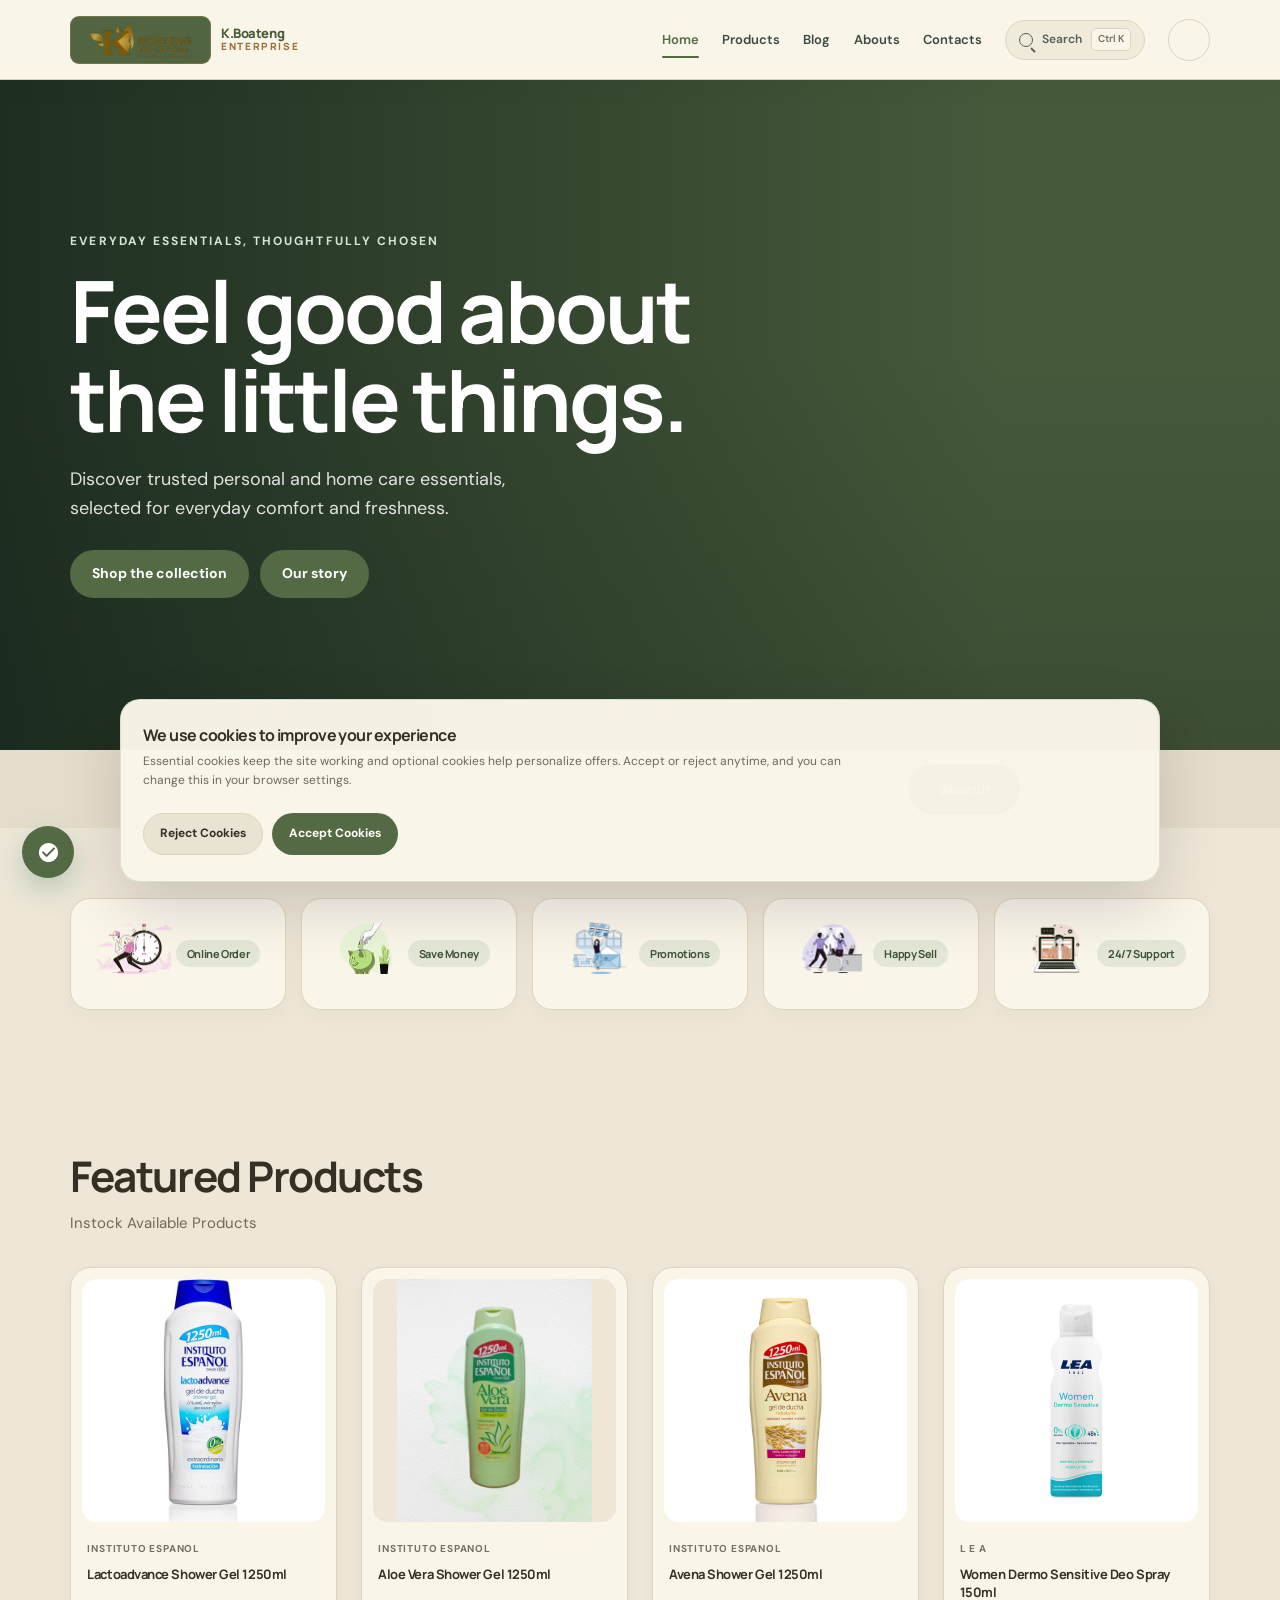
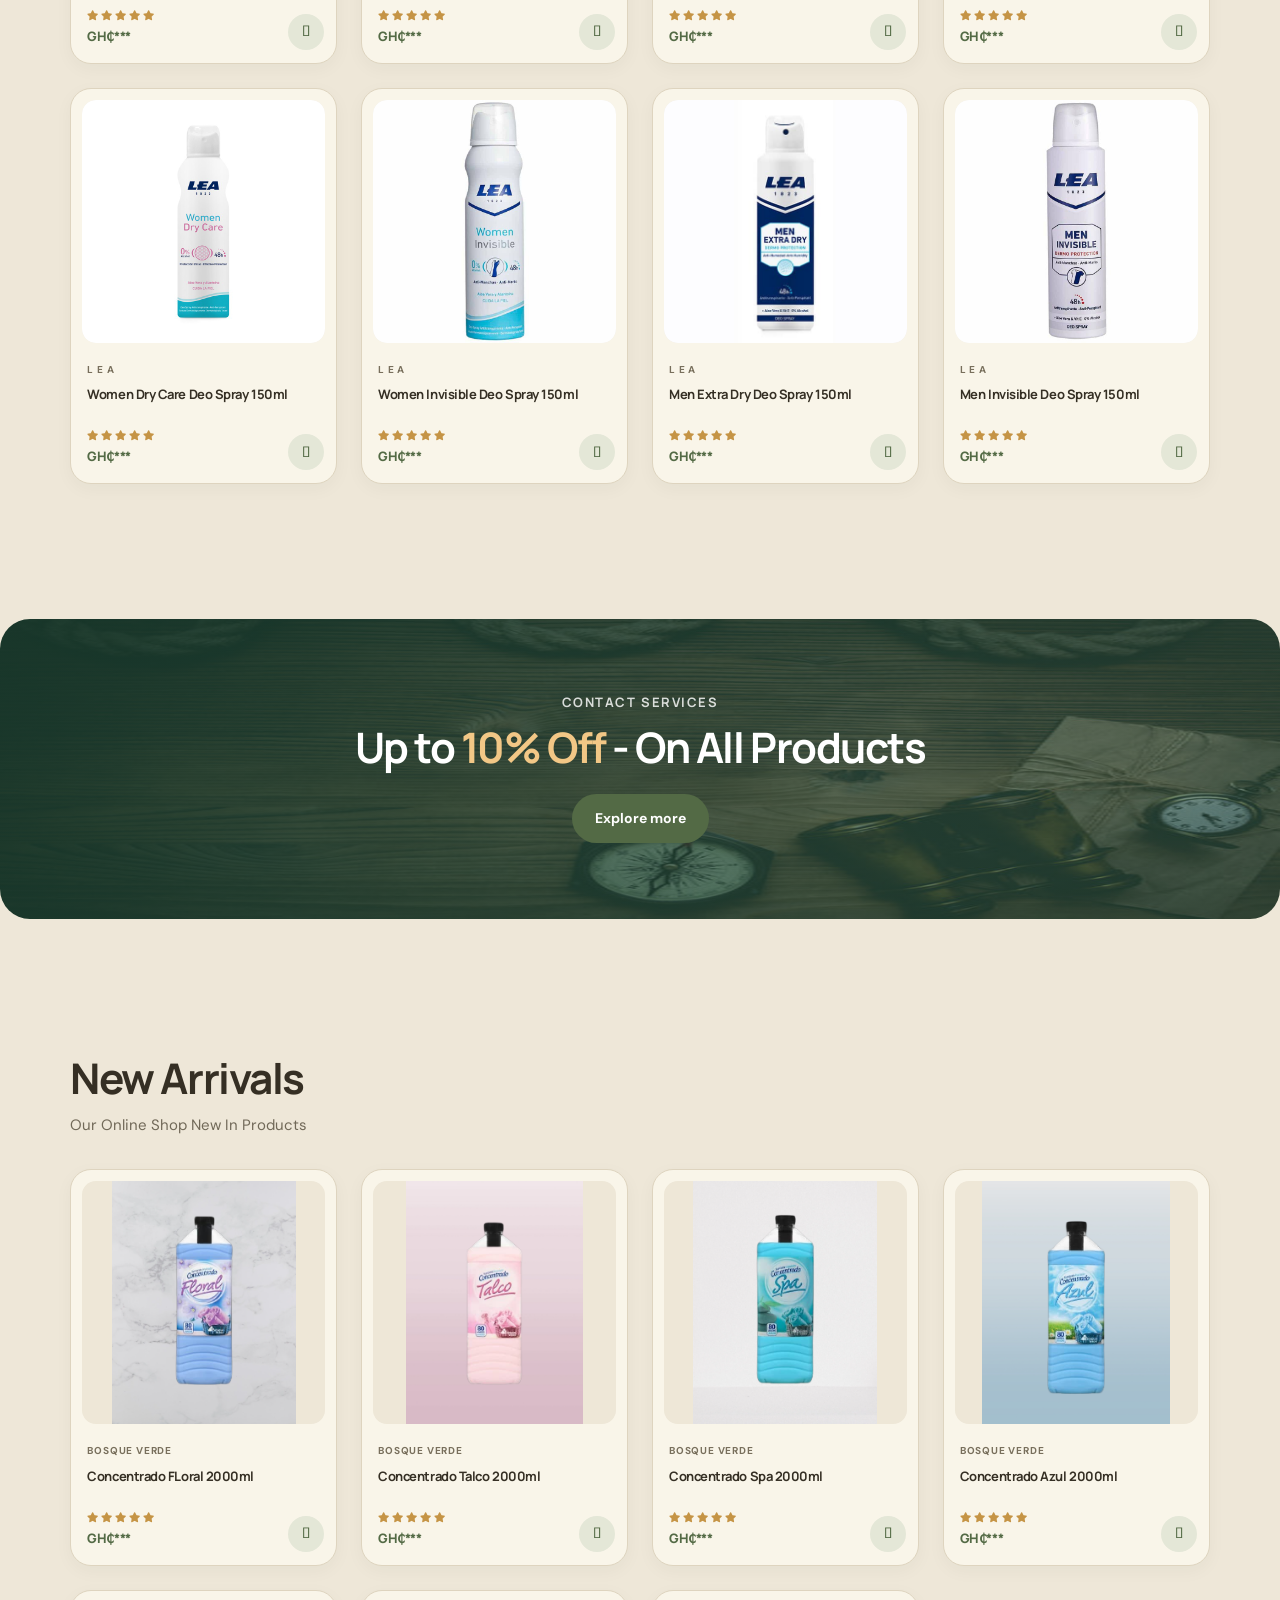
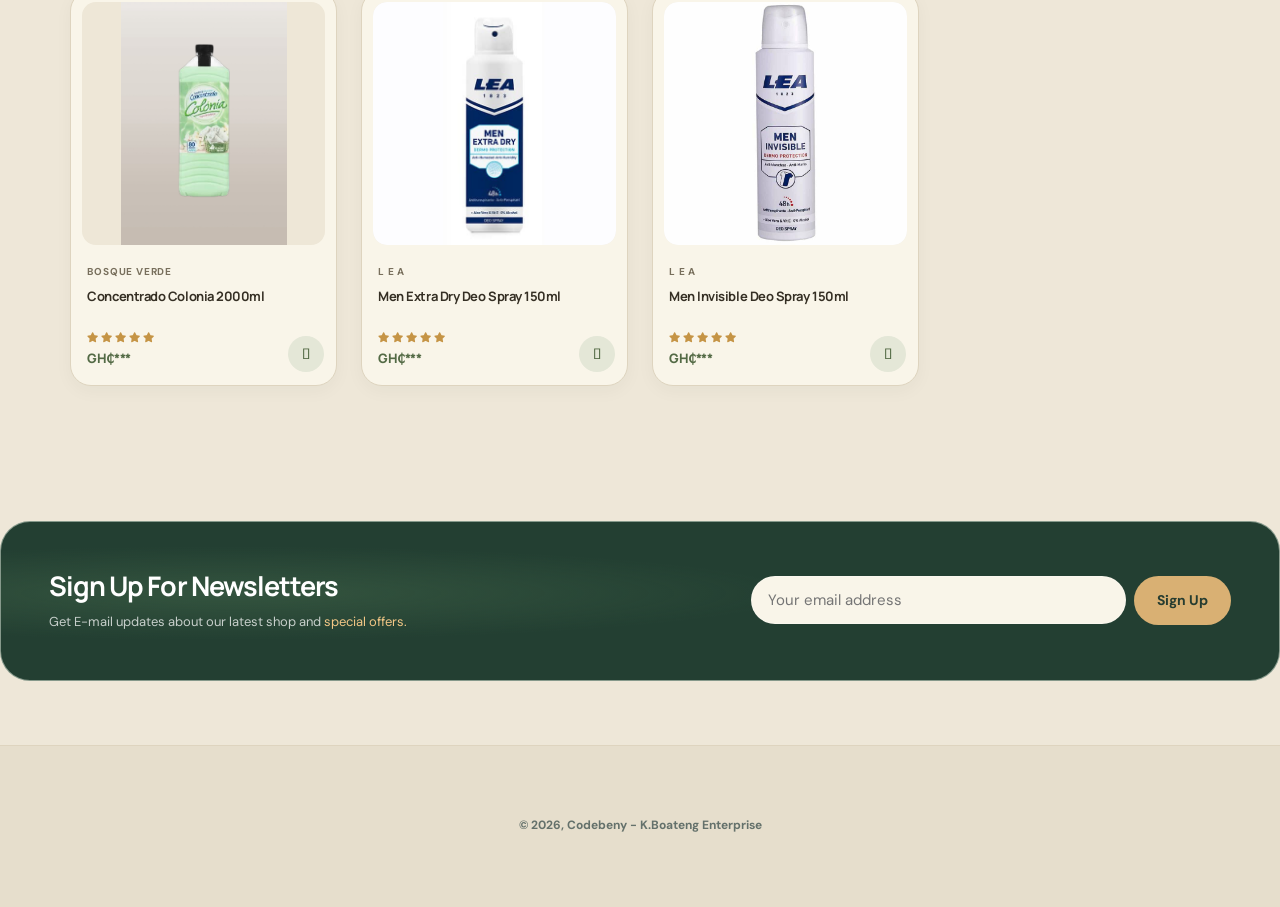
==== index.html @ ff9a0bef "implement initial file and folder structure" ====
<!DOCTYPE html>
<html lang="en">

<head>
    <meta charset="UTF-8">
    <meta http-equiv="X-UA-Compatible" content="IE=edge">
    <meta name="viewport" content="width=device-width, initial-scale=1.0">
    <title>K.Boateng Enterprise | Home</title>
    <link rel="stylesheet" href="https://pro.fontawesome.com/releases/v5.10.0/css/all.css" />
    <link rel="shortcut icon" href="img/favicon.ico" type="image/ico">
    <link href="css/bootstrap.min.css" rel="stylesheet">
    <link href="css/bootstrap-icons.css" rel="stylesheet">
    <link rel="apple-touch-icon" sizes="180x180" href="/apple-touch-icon.png">
    <link rel="icon" type="image/png" sizes="32x32" href="/favicon-32x32.png">
    <link rel="icon" type="image/png" sizes="16x16" href="/favicon-16x16.png">
    <link rel="manifest" href="/site.webmanifest">
    <link rel="stylesheet" href="style.css">
</head>

<body>
    <section id="header">
        <a class="brand" href="index.html" aria-label="K.Boateng Enterprise home"><img src="img/logo.png" alt="K.Boateng Enterprise"><span class="brand-copy">K.Boateng<strong>Enterprise</strong></span></a>

        <div>
            <ul id="navbar">
                <li><a class="active" href="index.html">Home</a></li>
                <li><a href="shop.html">Products</a></li>
                <li><a href="blog.html">Blog</a></li>
                <li><a href="about.html">Abouts</a></li>
                <li><a href="contact.html">Contacts</a></li>
                <li id="lg-bag"><a href="cart.html"><i class="far fa-shopping-bag"></i></a></li>
                <button type="button" id="close" aria-label="Close navigation"><i class="far fa-times" aria-hidden="true"></i></button>
            </ul>
        </div>
        <div id="mobile">
            <a href="cart.html"><i class="far fa-shopping-bag"></i><span class="count"></span></a>
            <button id="bar" type="button" aria-label="Open navigation" aria-controls="navbar" aria-expanded="false"><i class="fas fa-bars" aria-hidden="true"></i></button>

        </div>
    </section>

    <br><br><br>
    <div class="video-background">
        <video autoplay loop muted playsinline poster="" >
            <source src="path/to/your-video.mp4" type="video/mp4">
            <source src="path/to/your-video.mp4" type="video/webm">
            Your browser does not support the video tag.

        </video>
        <!-- Content to overlay on the video goes here -->
        <div class="content-overlay">
            <p class="eyebrow">Everyday essentials, thoughtfully chosen</p>
            <h1>Feel good about the little things.</h1>
            <p>Discover trusted personal and home care essentials, selected for everyday comfort and freshness.</p>
            <div class="hero-actions">
                <a class="normal" href="shop.html">Shop the collection</a>
                <a class="normal hero-secondary" href="about.html">Our story</a>
            </div>
        </div>
    </div>


    <section id="search">
        <div class="search-bar">
            <input type="text" id="search-bar" placeholder="Search for products...">
            <button onclick="searchProduct()">Search</button>
        </div>
    </section>

    <section id="feature" class="section-p1">

        <div class="fe-box">
            <img src="img/features/f2.png" alt="">
            <h6>Online Order</h6>

        </div>
        <div class="fe-box">
            <img src="img/features/f3.png" alt="">
            <h6>Save Money</h6>

        </div>
        <div class="fe-box">
            <img src="img/features/f4.png" alt="">
            <h6>Promotions</h6>

        </div>
        <div class="fe-box">
            <img src="img/features/f5.png" alt="">
            <h6>Happy Sell</h6>

        </div>
        <div class="fe-box">
            <img src="img/features/f6.png" alt="">
            <h6>24/7 Support</h6>

        </div>

    </section>

    <section id="product1" class="section-p1 products">
        <h2>Featured Products</h2>
        <p>Instock Available Products</p>
        <div class="pro-container">
            <div class="product" data-id="100" data-name="Lactoadvance Shower Gel 1250ml" data-price="72.00"
                data-image="img/products/f1.jpg">
                <img src="img/products/f1.jpg" alt="" onclick="window.location.href='product-pages/lacto.html';">
                <div class="des">
                    <span>Instituto Espanol</span>
                    <h5>Lactoadvance Shower Gel 1250ml</h5>
                    <div class="star">
                        <i class="fas fa-star"></i>
                        <i class="fas fa-star"></i>
                        <i class="fas fa-star"></i>
                        <i class="fas fa-star"></i>
                        <i class="fas fa-star"></i>

                    </div>
                    <h4>GH₵***</h4>
                </div>
                <a><i class="fal fa-shopping-cart cart add-to-cart-btn"></i></a>

            </div>

            <div class="product" data-id="31" data-name="Aloe Vera Shower Gel 1250ml" data-price="72.00"
                data-image="img/products/f2.jpeg">
                <img src="img/products/f2.jpeg" alt="" onclick="window.location.href='product-pages/aloe.html';">
                <div class="des">
                    <span>Instituto Espanol</span>
                    <h5>Aloe Vera Shower Gel 1250ml</h5>
                    <div class="star">
                        <i class="fas fa-star"></i>
                        <i class="fas fa-star"></i>
                        <i class="fas fa-star"></i>
                        <i class="fas fa-star"></i>
                        <i class="fas fa-star"></i>

                    </div>
                    <h4>GH₵***</h4>
                </div>
                <a><i class="fal fa-shopping-cart cart add-to-cart-btn"></i></a>
            </div>
            <div class="product" data-id="30" data-name="Avena Shower Gel 1250ml" data-price="72.00"
                data-image="img/products/f3.jpg">
                <img src="img/products/f3.jpg" alt="" onclick="window.location.href='product-pages/avena.html';">
                <div class="des">
                    <span>Instituto Espanol</span>
                    <h5>Avena Shower Gel 1250ml</h5>
                    <div class="star">
                        <i class="fas fa-star"></i>
                        <i class="fas fa-star"></i>
                        <i class="fas fa-star"></i>
                        <i class="fas fa-star"></i>
                        <i class="fas fa-star"></i>

                    </div>
                    <h4>GH₵***</h4>
                </div>
                <a><i class="fal fa-shopping-cart cart add-to-cart-btn"></i></a>
            </div>

            <div class="product" data-id="35" data-name="Women Dermo Sensitive 150ml" data-price="47.00"
                data-image="img/products/p1.jpeg">
                <img src="img/products/p1.jpeg" alt="" onclick="window.location.href='';">
                <div class="des">
                    <span>L E A</span>
                    <h5>Women Dermo Sensitive Deo Spray 150ml</h5>
                    <div class="star">
                        <i class="fas fa-star"></i>
                        <i class="fas fa-star"></i>
                        <i class="fas fa-star"></i>
                        <i class="fas fa-star"></i>
                        <i class="fas fa-star"></i>

                    </div>
                    <h4>GH₵***</h4>
                </div>
                <a><i class="fal fa-shopping-cart cart add-to-cart-btn"></i></a>
            </div>

            <div class="product" data-id="34" data-name="Women Dry Care Deo Spray 150ml" data-price="47.00"
                data-image="img/products/p2.jpeg">
                <img src="img/products/p2.jpeg" alt="" onclick="window.location.href='';">
                <div class="des">
                    <span>L E A</span>
                    <h5>Women Dry Care Deo Spray 150ml</h5>
                    <div class="star">
                        <i class="fas fa-star"></i>
                        <i class="fas fa-star"></i>
                        <i class="fas fa-star"></i>
                        <i class="fas fa-star"></i>
                        <i class="fas fa-star"></i>

                    </div>
                    <h4>GH₵***</h4>
                </div>
                <a><i class="fal fa-shopping-cart cart add-to-cart-btn"></i></a>
            </div>

            <div class="product" data-id="33" data-name="Women Invisible Deo Spray 150ml" data-price="47.00"
                data-image="img/products/p3.jpeg">
                <img src="img/products/p3.jpeg" alt="" onclick="window.location.href='';">
                <div class="des">
                    <span>L E A</span>
                    <h5>Women Invisible Deo Spray 150ml</h5>
                    <div class="star">
                        <i class="fas fa-star"></i>
                        <i class="fas fa-star"></i>
                        <i class="fas fa-star"></i>
                        <i class="fas fa-star"></i>
                        <i class="fas fa-star"></i>

                    </div>
                    <h4>GH₵***</h4>
                </div>
                <a><i class="fal fa-shopping-cart cart add-to-cart-btn"></i></a>
            </div>
            <div class="product" data-id="37" data-name="Men Extra Dry Deo Spray 150ml" data-price="47.00"
                data-image="img/products/p5.jpeg">
                <img src="img/products/p5.jpeg" alt="" onclick="window.location.href='';">
                <div class="des">
                    <span>L E A</span>
                    <h5>Men Extra Dry Deo Spray 150ml</h5>
                    <div class="star">
                        <i class="fas fa-star"></i>
                        <i class="fas fa-star"></i>
                        <i class="fas fa-star"></i>
                        <i class="fas fa-star"></i>
                        <i class="fas fa-star"></i>

                    </div>
                    <h4>GH₵***</h4>
                </div>
                <a><i class="fal fa-shopping-cart cart add-to-cart-btn"></i></a>
            </div>

            <div class="product" data-id="36" data-name="Men Invisible Deo Spray 150ml" data-price="47.00"
                data-image="img/products/p4.jpeg">
                <img src="img/products/p4.jpeg" alt="" onclick="window.location.href='';">
                <div class="des">
                    <span>L E A</span>
                    <h5>Men Invisible Deo Spray 150ml</h5>
                    <div class="star">
                        <i class="fas fa-star"></i>
                        <i class="fas fa-star"></i>
                        <i class="fas fa-star"></i>
                        <i class="fas fa-star"></i>
                        <i class="fas fa-star"></i>

                    </div>
                    <h4>GH₵***</h4>
                </div>
                <a><i class="fal fa-shopping-cart cart add-to-cart-btn"></i></a>
            </div>
    </section>

    <section id="banner" class="section-m1">
        <h4>Contact Services</h4>
        <h2>Up to <span>10% Off</span> - On All Products</h2>
        <button class="normal" onclick="window.location.href='shop.html';">Explore more</button>
    </section>

    <section id="product1" class="section-p1">
        <h2>New Arrivals</h2>
        <p>Our Online Shop New In Products</p>
        <div class="pro-container">
            <div class="product" data-id="24" data-name="Concentrado FLoral 2000ml" data-price="72.00"
                data-image="img/products/n1.5.png">
                <img src="img/products/n1.5.png" alt="" onclick="window.location.href='product-pages/floral.html';">
                <div class="des">
                    <span>Bosque Verde</span>
                    <h5>Concentrado FLoral 2000ml</h5>
                    <div class="star">
                        <i class="fas fa-star"></i>
                        <i class="fas fa-star"></i>
                        <i class="fas fa-star"></i>
                        <i class="fas fa-star"></i>
                        <i class="fas fa-star"></i>

                    </div>
                    <h4>GH₵***</h4>
                </div>
                <a><i class="fal fa-shopping-cart cart add-to-cart-btn"></i></a>
            </div>
            <div class="product" data-id="23" data-name="Concentrado Talco 2000ml" data-price="72.00"
                data-image="img/products/n2.5.png">
                <img src="img/products/n2.5.png" alt="" onclick="window.location.href='product-pages/talco.html';">
                <div class="des">
                    <span>Bosque Verde</span>
                    <h5>Concentrado Talco 2000ml</h5>
                    <div class="star">
                        <i class="fas fa-star"></i>
                        <i class="fas fa-star"></i>
                        <i class="fas fa-star"></i>
                        <i class="fas fa-star"></i>
                        <i class="fas fa-star"></i>

                    </div>
                    <h4>GH₵***</h4>
                </div>
                <a><i class="fal fa-shopping-cart cart add-to-cart-btn"></i></a>
            </div>
            <div class="product" data-id="22" data-name="Concentrado Spa 2000ml" data-price="72.00"
                data-image="img/products/n3.5.png">
                <img src="img/products/n3.5.png" alt="" onclick="window.location.href='product-pages/spa.html';">
                <div class="des">
                    <span>Bosque Verde</span>
                    <h5>Concentrado Spa 2000ml</h5>
                    <div class="star">
                        <i class="fas fa-star"></i>
                        <i class="fas fa-star"></i>
                        <i class="fas fa-star"></i>
                        <i class="fas fa-star"></i>
                        <i class="fas fa-star"></i>

                    </div>
                    <h4>GH₵***</h4>
                </div>
                <a><i class="fal fa-shopping-cart cart add-to-cart-btn"></i></a>
            </div>
            <div class="product" data-id="21" data-name="Concentrado Azul 2000ml" data-price="72.00"
                data-image="img/products/n4.5.png">
                <img src="img/products/n4.5.png" alt="" onclick="window.location.href='product-pages/azul.html';">
                <div class="des">
                    <span>Bosque Verde</span>
                    <h5>Concentrado Azul 2000ml</h5>
                    <div class="star">
                        <i class="fas fa-star"></i>
                        <i class="fas fa-star"></i>
                        <i class="fas fa-star"></i>
                        <i class="fas fa-star"></i>
                        <i class="fas fa-star"></i>

                    </div>
                    <h4>GH₵***</h4>
                </div>
                <a><i class="fal fa-shopping-cart cart add-to-cart-btn"></i></a>
            </div>
            <div class="product" data-id="20" data-name="Concentrado Colonia 2000nl" data-price="72.00"
                data-image="img/products/n5.5.png">
                <img src="img/products/n5.5.png" alt="" onclick="window.location.href='product-pages/colonia.html';">
                <div class="des">
                    <span>Bosque Verde</span>
                    <h5>Concentrado Colonia 2000ml</h5>
                    <div class="star">
                        <i class="fas fa-star"></i>
                        <i class="fas fa-star"></i>
                        <i class="fas fa-star"></i>
                        <i class="fas fa-star"></i>
                        <i class="fas fa-star"></i>

                    </div>
                    <h4>GH₵***</h4>
                </div>
                <a><i class="fal fa-shopping-cart cart add-to-cart-btn"></i></a>
            </div>

            <div class="product" data-id="37" data-name="Men Extra Dry Deo Spray 150ml" data-price="47.00"
                data-image="img/products/p5.jpeg">
                <img src="img/products/p5.jpeg" alt="" onclick="window.location.href='';">
                <div class="des">
                    <span>L E A</span>
                    <h5>Men Extra Dry Deo Spray 150ml</h5>
                    <div class="star">
                        <i class="fas fa-star"></i>
                        <i class="fas fa-star"></i>
                        <i class="fas fa-star"></i>
                        <i class="fas fa-star"></i>
                        <i class="fas fa-star"></i>

                    </div>
                    <h4>GH₵***</h4>
                </div>
                <a><i class="fal fa-shopping-cart cart add-to-cart-btn"></i></a>
            </div>

            <div class="product" data-id="36" data-name="Men Invisible Deo Spray 150ml" data-price="47.00"
                data-image="img/products/p4.jpeg">
                <img src="img/products/p4.jpeg" alt="" onclick="window.location.href='';">
                <div class="des">
                    <span>L E A</span>
                    <h5>Men Invisible Deo Spray 150ml</h5>
                    <div class="star">
                        <i class="fas fa-star"></i>
                        <i class="fas fa-star"></i>
                        <i class="fas fa-star"></i>
                        <i class="fas fa-star"></i>
                        <i class="fas fa-star"></i>

                    </div>
                    <h4>GH₵***</h4>
                </div>
                <a><i class="fal fa-shopping-cart cart add-to-cart-btn"></i></a>
            </div>

    </section>

    <div id="toast" class="toast"></div>

    <div id="cookie-consent" class="cookie-consent hidden">
        <div class="cookie-content">
            <div>
                <h4>We use cookies to improve your experience</h4>
                <p>Essential cookies keep the site working and optional cookies help personalize offers. Accept or
                    reject anytime, and you can change this in your browser settings.</p>
            </div>
            <div class="cookie-actions">
                <button id="cookie-reject" class="cookie-btn cookie-btn-reject" type="button">Reject Cookies</button>
                <button id="cookie-accept" class="cookie-btn cookie-btn-accept" type="button">Accept Cookies</button>
            </div>
        </div>
    </div>

    <section id="newsletter" class="section-p1 section-m1">
        <div class="newstext">
            <h4>Sign Up For Newsletters</h4>
            <p>Get E-mail updates about our latest shop and <span>special offers.</span>
            </p>
        </div>

        <div class="form">
            <input type="text" placeholder="Your email address" required>
            <button class="normal">Sign Up</button>
        </div>

    </section>

    <footer class="section-p1">
        <div class="copyright">
            <b>
                <p>&COPY; 2026, Codebeny - K.Boateng Enterprise</p>
            </b>
        </div>
    </footer>




    <script src="script.js"></script>
    <script src="js/jquery.min.js"></script>
    <script src="js/bootstrap.min.js"></script>
    <script src="js/jquery.sticky.js"></script>
    <script src="js/click-scroll.js"></script>
    <script src="js/counter.js"></script>
    <script src="js/custom.js"></script>

    <script src="scroll-top.js"></script>
    <script src="ai-assistant.js"></script>
    <script src="product-catalog.js"></script>
    <script src="search.js"></script>
</body>

</html>
---- style.css ----
@import url("https://fonts.googleapis.com/css2?family=DM+Sans:wght@400;500;600;700&family=Manrope:wght@500;600;700;800&display=swap");

:root {
  color-scheme: light;
  --ink: #352f24;
  --muted: #716958;
  --brand: #536a45;
  --brand-dark: #3e5336;
  --brand-soft: #e4e7d7;
  --canvas: #eee7d8;
  --paper: #f9f5e9;
  --line: #ded4bf;
  --accent: #bd914d;
  --radius-sm: 12px;
  --radius-md: 20px;
  --radius-lg: 30px;
  --shadow-soft: 0 12px 32px rgba(32, 44, 39, 0.07);
  --shadow-lift: 0 20px 46px rgba(32, 44, 39, 0.12);
  --page-gutter: clamp(18px, 5.5vw, 88px);
  font-family: "DM Sans", sans-serif;
}

* {
  box-sizing: border-box;
}

html {
  min-width: 320px;
  overflow-x: clip;
  scroll-behavior: smooth;
  scroll-padding-top: 100px;
  -webkit-text-size-adjust: 100%;
}

body {
  width: 100%;
  min-width: 320px;
  margin: 0;
  overflow-x: clip;
  color: var(--ink);
  background: var(--canvas);
  font-family: "DM Sans", sans-serif;
  font-size: 15px;
  line-height: 1.65;
  --scrollbar-width: 0px;
}

body > br {
  display: none;
}

img,
video,
iframe {
  max-width: 100%;
}

img {
  height: auto;
}

a {
  color: inherit;
  text-decoration: none;
}

button,
input,
select,
textarea {
  font: inherit;
}

button {
  color: inherit;
}

button,
a,
input,
select,
textarea {
  -webkit-tap-highlight-color: transparent;
}

button:focus-visible,
a:focus-visible,
input:focus-visible,
select:focus-visible,
textarea:focus-visible {
  outline: 3px solid rgba(30, 106, 81, 0.35);
  outline-offset: 3px;
}

h1,
h2,
h3,
h4,
h5,
h6 {
  margin-top: 0;
  color: var(--ink);
  font-family: "Manrope", sans-serif;
  font-weight: 700;
  letter-spacing: -0.035em;
  line-height: 1.22;
}

h1 {
  font-size: clamp(2.4rem, 6vw, 5.25rem);
}

h2 {
  font-size: clamp(1.8rem, 3.3vw, 3rem);
}

h3 {
  font-size: clamp(1.2rem, 2vw, 1.55rem);
}

h4 {
  font-size: 1.15rem;
}

p {
  color: var(--muted);
}

.section-p1 {
  padding: clamp(34px, 5.5vw, 80px) var(--page-gutter);
}

.section-m1 {
  margin: clamp(30px, 5vw, 72px) 0;
}

button.normal,
button.white,
.submit-btn {
  min-height: 48px;
  padding: 12px 22px;
  border: 1px solid transparent;
  border-radius: 999px;
  background: var(--brand);
  color: #fff;
  font-size: 14px;
  font-weight: 700;
  cursor: pointer;
  transition: background 0.2s ease, box-shadow 0.2s ease, transform 0.2s ease;
}

button.normal:hover,
.submit-btn:hover {
  background: var(--brand-dark);
  box-shadow: 0 8px 18px rgba(30, 106, 81, 0.2);
  transform: translateY(-1px);
}

button.white {
  border-color: rgba(255, 255, 255, 0.7);
  background: transparent;
  color: #fff;
}

button.white:hover {
  background: var(--paper);
  color: var(--ink);
}

/* Shared, sticky storefront navigation */
#header {
  position: sticky;
  z-index: 1200;
  top: 0;
  display: flex;
  align-items: center;
  justify-content: space-between;
  width: 100%;
  min-height: 80px;
  padding: 12px var(--page-gutter);
  border-bottom: 1px solid rgba(205, 192, 164, 0.72);
  background: rgba(249, 245, 233, 0.97);
  box-shadow: 0 6px 24px rgba(32, 44, 39, 0.045);
  backdrop-filter: blur(16px);
}

#header > a,
#header .brand {
  flex: 0 0 auto;
  display: inline-flex;
  align-items: center;
  gap: 10px;
}

#header > a img,
#header .brand img {
  display: block;
  width: clamp(108px, 11vw, 142px);
  max-height: 48px;
  padding: 5px 7px;
  border: 1px solid rgba(189, 145, 77, 0.34);
  border-radius: 9px;
  background: #526542;
  object-fit: contain;
}

.brand-copy {
  display: flex;
  flex-direction: column;
  color: #485b3b;
  font-family: "Manrope", sans-serif;
  font-size: 13px;
  font-weight: 800;
  letter-spacing: -0.035em;
  line-height: 1.15;
  white-space: nowrap;
}

.brand-copy strong {
  color: #9a7137;
  font-size: 10px;
  font-weight: 800;
  letter-spacing: 0.16em;
  text-transform: uppercase;
}

#header > div:not(#mobile) {
  margin-left: auto;
}

#navbar {
  display: flex;
  align-items: center;
  justify-content: flex-end;
  gap: clamp(12px, 1.8vw, 26px);
  margin: 0;
  padding: 0;
  list-style: none;
}

#navbar li {
  position: relative;
  margin: 0;
  padding: 0;
  list-style: none;
}

#navbar li a {
  position: relative;
  display: inline-flex;
  align-items: center;
  min-height: 42px;
  color: #3c4942;
  font-size: 13px;
  font-weight: 600;
  transition: color 0.2s ease;
}

#navbar li a::after {
  position: absolute;
  right: 0;
  bottom: 3px;
  left: 0;
  height: 2px;
  border-radius: 99px;
  background: var(--brand);
  content: "";
  transform: scaleX(0);
  transform-origin: left;
  transition: transform 0.2s ease;
}

#navbar li a:hover,
#navbar li a.active {
  color: var(--brand);
}

#navbar li a:hover::after,
#navbar li a.active::after {
  transform: scaleX(1);
}

#navbar #lg-bag a,
#mobile > a {
  display: inline-flex;
  align-items: center;
  justify-content: center;
  width: 42px;
  height: 42px;
  min-height: 0;
  border: 1px solid var(--line);
  border-radius: 50%;
  background: var(--paper);
  color: var(--brand);
  font-size: 17px;
}

#navbar #lg-bag a::after {
  display: none;
}

#header span.count {
  position: absolute;
  top: -5px;
  right: -5px;
  display: inline-flex;
  align-items: center;
  justify-content: center;
  min-width: 18px;
  height: 18px;
  padding: 0 4px;
  border: 2px solid var(--paper);
  border-radius: 999px;
  background: #c65e49;
  color: #fff;
  font-family: "DM Sans", sans-serif;
  font-size: 10px;
  font-weight: 700;
  line-height: 1;
}

#mobile {
  display: none;
  align-items: center;
  gap: 8px;
}

#mobile > a {
  position: relative;
}

#mobile button,
#close {
  display: inline-flex;
  align-items: center;
  justify-content: center;
  width: 42px;
  height: 42px;
  padding: 0;
  border: 1px solid var(--line);
  border-radius: 50%;
  background: var(--paper);
  color: var(--ink);
  cursor: pointer;
  transition: background 0.2s ease, color 0.2s ease, border-color 0.2s ease;
}

#mobile button:hover,
#close:hover {
  border-color: var(--brand);
  background: var(--brand);
  color: #fff;
}

#mobile button i,
#close i {
  padding: 0;
  color: inherit;
  font-size: 16px;
}

#close,
#navbar .nav-close-item {
  display: none;
}

.nav-search-item {
  display: flex;
  align-items: center;
}

.nav-search-trigger {
  display: inline-flex;
  align-items: center;
  justify-content: center;
  gap: 9px;
  min-height: 40px;
  padding: 0 13px;
  border: 1px solid var(--line);
  border-radius: 999px;
  background: #f0eadb;
  color: #526159;
  font-size: 12px;
  font-weight: 600;
  cursor: pointer;
  transition: border-color 0.2s ease, background 0.2s ease, color 0.2s ease;
}

.nav-search-trigger:hover {
  border-color: #b7c8bb;
  background: var(--brand-soft);
  color: var(--brand-dark);
}

.search-glass {
  position: relative;
  display: inline-block;
  width: 14px;
  height: 14px;
  border: 1.7px solid currentColor;
  border-radius: 50%;
}

.search-glass::after {
  position: absolute;
  right: -5px;
  bottom: -3px;
  width: 6px;
  height: 1.7px;
  border-radius: 2px;
  background: currentColor;
  content: "";
  transform: rotate(45deg);
  transform-origin: left center;
}

.nav-search-shortcut {
  padding: 2px 6px;
  border: 1px solid #ded4bf;
  border-radius: 5px;
  background: var(--paper);
  color: #786f5c;
  font-family: inherit;
  font-size: 10px;
}

/* Search dialog and predictive catalog results */
.search-backdrop {
  position: fixed;
  z-index: 2000;
  inset: 0;
  padding: 10vh 18px 24px;
  overflow: auto;
  background: rgba(24, 35, 29, 0.48);
  opacity: 0;
  visibility: hidden;
  transition: opacity 0.2s ease, visibility 0.2s ease;
}

.search-backdrop.is-open {
  opacity: 1;
  visibility: visible;
}

.search-dialog {
  width: min(680px, 100%);
  max-height: min(78vh, 760px);
  margin: 0 auto;
  overflow: hidden;
  border: 1px solid rgba(222, 212, 191, 0.95);
  border-radius: 24px;
  background: var(--paper);
  box-shadow: 0 30px 90px rgba(12, 30, 21, 0.24);
  transform: translateY(-10px) scale(0.99);
  transition: transform 0.2s ease;
}

.search-backdrop.is-open .search-dialog {
  transform: translateY(0) scale(1);
}

.search-dialog-head {
  display: flex;
  align-items: center;
  gap: 14px;
  padding: 20px 22px;
  border-bottom: 1px solid var(--line);
}

.search-dialog-head .search-glass {
  flex: 0 0 15px;
  color: var(--brand);
}

.search-dialog-input {
  width: 100%;
  min-width: 0;
  padding: 8px 0;
  border: 0;
  outline: 0;
  background: transparent;
  color: var(--ink);
  font-size: 17px;
}

.search-dialog-input:focus-visible {
  outline: 0;
}

.search-dialog-input::placeholder {
  color: #98a29b;
}

.search-dialog-close {
  display: inline-flex;
  flex: 0 0 auto;
  align-items: center;
  justify-content: center;
  width: 34px;
  height: 34px;
  border: 1px solid var(--line);
  border-radius: 50%;
  background: var(--paper);
  color: #526159;
  cursor: pointer;
}

.search-dialog-content {
  max-height: calc(min(78vh, 760px) - 78px);
  padding: 12px;
  overflow: auto;
}

.search-hint,
.search-results-label {
  margin: 0;
  padding: 9px 10px;
  color: #7b8880;
  font-size: 11px;
  font-weight: 700;
  letter-spacing: 0.1em;
  text-transform: uppercase;
}

.search-results {
  display: grid;
  gap: 4px;
}

.search-result {
  display: grid;
  grid-template-columns: 58px minmax(0, 1fr) auto;
  align-items: center;
  gap: 14px;
  padding: 10px;
  border: 1px solid transparent;
  border-radius: 15px;
  transition: border-color 0.15s ease, background 0.15s ease;
}

.search-result:hover,
.search-result:focus-visible {
  border-color: #d5d9c8;
  background: #f0f0e4;
}

.search-result-image {
  display: grid;
  width: 58px;
  height: 58px;
  place-items: center;
  overflow: hidden;
  border-radius: 12px;
  background: #eae5d7;
}

.search-result-image img {
  width: 100%;
  height: 100%;
  object-fit: contain;
}

.search-result-copy {
  min-width: 0;
}

.search-result-name {
  display: block;
  overflow: hidden;
  color: var(--ink);
  font-size: 14px;
  font-weight: 700;
  text-overflow: ellipsis;
  white-space: nowrap;
}

.search-result-meta,
.search-result-description {
  display: block;
  overflow: hidden;
  color: var(--muted);
  font-size: 12px;
  line-height: 1.5;
  text-overflow: ellipsis;
  white-space: nowrap;
}

.search-result-description {
  color: #78847c;
  font-size: 11px;
}

.search-result-arrow {
  padding: 0 8px;
  color: var(--brand);
  font-size: 16px;
}

.search-empty {
  padding: 22px 14px 26px;
  color: var(--muted);
  text-align: center;
}

.search-empty strong {
  display: block;
  margin-bottom: 4px;
  color: var(--ink);
}

.search-dialog-footer {
  padding: 12px 20px;
  border-top: 1px solid var(--line);
  color: #8a958e;
  font-size: 11px;
}

/* Homepage */
.video-background {
  position: relative;
  display: flex;
  align-items: center;
  min-height: min(670px, 78vh);
  padding: clamp(60px, 10vw, 130px) var(--page-gutter);
  overflow: hidden;
  background: #526542 url("path/to/poster-image.jpg") center 48% / cover no-repeat;
}

.video-background video {
  position: absolute;
  z-index: 0;
  inset: 0;
  width: 100%;
  height: 100%;
  object-fit: cover;
}

.video-background::after {
  position: absolute;
  z-index: 1;
  inset: 0;
  background: linear-gradient(90deg, rgba(15, 29, 23, 0.76), rgba(15, 29, 23, 0.17) 78%), linear-gradient(0deg, rgba(15, 29, 23, 0.2), transparent 60%);
  content: "";
}

.content-overlay {
  position: relative;
  z-index: 2;
  display: flex;
  flex-direction: column;
  align-items: flex-start;
  justify-content: center;
  width: min(720px, 100%);
  min-height: 350px;
  color: #fff;
}

.content-overlay .eyebrow {
  margin: 0 0 14px;
  color: #d6e5d7;
  font-size: 12px;
  font-weight: 700;
  letter-spacing: 0.17em;
  text-transform: uppercase;
}

.content-overlay h1 {
  max-width: 700px;
  margin: 0;
  color: #fff;
  font-size: clamp(42px, 7.5vw, 86px);
  line-height: 1.04;
}

.content-overlay p {
  max-width: 510px;
  margin: 20px 0 26px;
  color: rgba(255, 255, 255, 0.86);
  font-size: clamp(15px, 1.7vw, 18px);
}

.hero-actions {
  display: flex;
  flex-wrap: wrap;
  gap: 11px;
}

.hero-actions a.normal {
  display: inline-flex;
  align-items: center;
  justify-content: center;
  min-height: 48px;
  padding: 12px 22px;
  border-radius: 999px;
  background: var(--brand);
  color: #fff;
  font-size: 14px;
  font-weight: 700;
  transition: background 0.2s ease, transform 0.2s ease;
}

.hero-actions a.normal:hover {
  background: var(--brand-dark);
  transform: translateY(-1px);
}

.hero-actions .hero-secondary {
  border-color: rgba(255, 255, 255, 0.68);
  background: rgba(255, 255, 255, 0.1);
  color: #fff;
}

.hero-actions a.hero-secondary:hover {
  background: var(--paper);
  color: var(--ink);
}

#search {
  padding: 14px var(--page-gutter);
  background: #e5ddcb;
}

#search .search-bar {
  display: flex;
  width: min(760px, 100%);
  gap: 10px;
  margin: 0 auto;
  padding: 0;
  border: 0;
  background: transparent;
}

#search .search-bar input {
  flex: 1;
  width: 100%;
  min-width: 0;
  height: 50px;
  margin: 0;
  padding: 0 18px;
  border: 1px solid #d8cdb7;
  border-radius: 999px;
  background: var(--paper);
  color: var(--ink);
  font-size: 14px;
}

#search .search-bar button {
  min-width: 112px;
  border-radius: 999px;
  background: var(--brand);
  color: #fff;
  font-weight: 700;
}

#feature {
  display: grid;
  grid-template-columns: repeat(5, minmax(0, 1fr));
  gap: 15px;
  align-items: stretch;
}

#feature .fe-box {
  width: auto;
  margin: 0;
  padding: 23px 15px;
  border: 1px solid var(--line);
  border-radius: var(--radius-md);
  background: var(--paper);
  box-shadow: 0 6px 20px rgba(32, 44, 39, 0.035);
  text-align: center;
  transition: box-shadow 0.2s ease, transform 0.2s ease;
}

#feature .fe-box:hover {
  z-index: auto;
  box-shadow: var(--shadow-soft);
  transform: translateY(-3px);
}

#feature .fe-box img {
  width: auto;
  height: 52px;
  margin-bottom: 12px;
  object-fit: contain;
}

#feature .fe-box h6 {
  display: inline-block;
  margin: 0;
  padding: 7px 11px;
  border-radius: 999px;
  background: var(--brand-soft);
  color: var(--brand-dark);
  font-size: 11px;
  line-height: 1.2;
}

/* Product collections */
#product1 {
  background: var(--canvas);
  text-align: left;
}

#product1 > h2,
#product1 > p {
  max-width: 1200px;
  margin-right: auto;
  margin-left: auto;
}

#product1 > h2 {
  margin-bottom: 8px;
}

#product1 > p {
  margin-top: 0;
  margin-bottom: 18px;
}

#product1 .pro-container {
  display: grid;
  grid-template-columns: repeat(4, minmax(0, 1fr));
  gap: clamp(12px, 2vw, 24px);
  max-width: 1200px;
  margin: 0 auto;
  padding-top: 14px;
}

#product1 .product {
  position: relative;
  width: auto;
  min-width: 0;
  margin: 0;
  padding: 11px;
  overflow: hidden;
  border: 1px solid var(--line);
  border-radius: 21px;
  background: var(--paper);
  box-shadow: 0 5px 18px rgba(32, 44, 39, 0.04);
  cursor: default;
  transition: border-color 0.22s ease, box-shadow 0.22s ease, transform 0.22s ease;
}

#product1 .product:hover {
  border-color: #c6d6c9;
  box-shadow: var(--shadow-lift);
  transform: translateY(-4px);
}

#product1 .product > img {
  display: block;
  width: 100%;
  aspect-ratio: 1 / 1;
  border-radius: 14px;
  background: #eee7d7;
  object-fit: contain;
  cursor: pointer;
}

#product1 .product .des {
  min-height: 126px;
  padding: 13px 5px 7px;
  text-align: left;
}

#product1 .product .des span {
  color: #786f5c;
  font-size: 10px;
  font-weight: 700;
  letter-spacing: 0.08em;
  text-transform: uppercase;
}

#product1 .product .des h5 {
  min-height: 38px;
  margin: 5px 0 7px;
  padding: 0;
  color: var(--ink);
  font-size: 13px;
  line-height: 1.4;
}

#product1 .product .des .star {
  color: #c59445;
  font-size: 10px;
  line-height: 1;
}

#product1 .product .des .star i {
  color: #c59445;
  font-size: 10px;
}

#product1 .product .des h4 {
  margin: 8px 0 0;
  padding: 0;
  color: var(--brand);
  font-size: 13px;
  font-weight: 800;
}

#product1 .product .cart {
  position: absolute;
  right: 12px;
  bottom: 13px;
  display: grid;
  width: 36px;
  height: 36px;
  place-items: center;
  border: 0;
  border-radius: 50%;
  background: var(--brand-soft);
  color: var(--brand);
  cursor: pointer;
  line-height: 1;
  transition: background 0.2s ease, color 0.2s ease, transform 0.2s ease;
}

#product1 .product .cart:hover {
  background: var(--brand);
  color: #fff;
  transform: scale(1.05);
}

#product1 .product.is-search-match {
  outline: 3px solid rgba(83, 106, 69, 0.35);
  outline-offset: 3px;
}

#banner {
  display: flex;
  flex-direction: column;
  align-items: center;
  justify-content: center;
  min-height: 300px;
  padding: 44px 20px;
  border-radius: var(--radius-lg);
  background: linear-gradient(110deg, rgba(21, 56, 42, 0.87), rgba(30, 70, 51, 0.58)), url("img/banner/b2.jpg") center / cover;
  text-align: center;
}

#banner h4 {
  margin: 0;
  color: rgba(255, 255, 255, 0.82);
  font-size: 13px;
  letter-spacing: 0.12em;
  text-transform: uppercase;
}

#banner h2 {
  margin: 12px 0 20px;
  color: #fff;
  font-size: clamp(26px, 4vw, 42px);
}

#banner h2 span {
  color: #f2c786;
}

#sm-banner {
  display: grid;
  grid-template-columns: repeat(2, minmax(0, 1fr));
  gap: 18px;
}

#sm-banner .banner-box {
  display: flex;
  min-width: 0;
  min-height: 270px;
  flex-direction: column;
  align-items: flex-start;
  justify-content: center;
  padding: clamp(22px, 4vw, 44px);
  border-radius: var(--radius-md);
  background: linear-gradient(90deg, rgba(19, 38, 29, 0.76), rgba(19, 38, 29, 0.08)), url("img/banner/b2.jpg") center / cover;
}

#sm-banner .banner-box2 {
  background-image: linear-gradient(90deg, rgba(19, 38, 29, 0.76), rgba(19, 38, 29, 0.08)), url("img/banner/b2.jpg");
}

#sm-banner h4,
#sm-banner h2,
#sm-banner span {
  color: #fff;
}

#sm-banner h4 {
  margin: 0 0 8px;
  font-size: 14px;
}

#sm-banner h2 {
  margin: 0 0 8px;
  font-size: clamp(22px, 3vw, 30px);
}

#sm-banner span {
  margin-bottom: 17px;
  font-size: 13px;
}

#banner3 {
  display: grid;
  grid-template-columns: repeat(3, minmax(0, 1fr));
  gap: 16px;
  padding: 0 var(--page-gutter);
}

#banner3 .banner-box {
  display: flex;
  min-width: 0;
  min-height: 210px;
  flex-direction: column;
  align-items: flex-start;
  justify-content: center;
  margin: 0;
  padding: 22px;
  border-radius: var(--radius-md);
  background: linear-gradient(90deg, rgba(22, 39, 30, 0.72), rgba(22, 39, 30, 0.12)), url("img/banner/b2.jpg") center / cover;
}

#banner3 h2 {
  color: #fff;
  font-size: 20px;
}

/* Newsletter and footer */
#newsletter {
  display: flex;
  align-items: center;
  justify-content: space-between;
  gap: 22px;
  padding: clamp(28px, 4vw, 48px);
  border: 1px solid rgba(215, 228, 213, 0.55);
  border-radius: var(--radius-lg);
  background: radial-gradient(ellipse at 18% 45%, rgba(84, 125, 87, 0.34), transparent 38%), #233f32;
}

#newsletter h4 {
  margin: 0 0 8px;
  color: #fff;
  font-size: clamp(20px, 2.5vw, 27px);
}

#newsletter p {
  margin: 0;
  color: rgba(255, 255, 255, 0.74);
  font-size: 13px;
}

#newsletter p span {
  color: #f2c786;
}

#newsletter .form {
  display: flex;
  width: min(480px, 48%);
  gap: 8px;
}

#newsletter input {
  flex: 1;
  width: auto;
  min-width: 0;
  height: 48px;
  padding: 0 16px;
  border: 1px solid rgba(255, 255, 255, 0.2);
  border-radius: 999px;
  background: var(--paper);
  color: var(--ink);
}

#newsletter button.normal {
  flex: 0 0 auto;
  min-height: 48px;
  border-radius: 999px;
  background: #d9b073;
  color: #263c30;
}

#newsletter button.normal:hover {
  background: #edc78d;
}

footer {
  display: flex;
  flex-wrap: wrap;
  justify-content: space-between;
  padding: 26px var(--page-gutter);
  border-top: 1px solid var(--line);
  background: #e6decc;
}

footer .col {
  display: flex;
  flex-direction: column;
  align-items: flex-start;
  margin-bottom: 20px;
}

footer .logo {
  margin-bottom: 18px;
}

footer h4 {
  padding-bottom: 12px;
  font-size: 13px;
}

footer p,
footer a {
  margin: 0 0 8px;
  color: #64716b;
  font-size: 12px;
}

footer a:hover,
footer .follow i:hover {
  color: var(--brand);
}

footer .follow {
  margin-top: 16px;
}

footer .follow i {
  padding-right: 12px;
  color: #64716b;
  cursor: pointer;
}

footer .install .row img {
  border: 1px solid #d5e0d5;
  border-radius: 8px;
}

footer .install img {
  margin: 8px 0 12px;
}

footer .copyright {
  width: 100%;
  text-align: center;
}

footer .copyright p {
  margin: 0;
}

/* About and contact */
#page-header {
  display: flex;
  width: 100%;
  min-height: 270px;
  flex-direction: column;
  align-items: center;
  justify-content: center;
  padding: 46px 20px;
  background: linear-gradient(110deg, rgba(20, 52, 39, 0.8), rgba(20, 52, 39, 0.35)), url("img/about/banner.png") center / cover;
  text-align: center;
}

#page-header h2,
#page-header p {
  color: #fff;
}

#page-header h2 {
  margin: 0;
  font-size: clamp(32px, 5vw, 56px);
}

#page-header p {
  margin: 10px 0 0;
}

#about-head {
  display: grid;
  grid-template-columns: minmax(240px, 0.8fr) minmax(0, 1.2fr);
  align-items: center;
  gap: clamp(24px, 5vw, 64px);
}

#about-head > img {
  width: 100%;
  max-height: 580px;
  border-radius: var(--radius-lg);
  background: #e8ece5;
  object-fit: cover;
}

#about-head div {
  padding-left: 0;
}

#about-head h2 {
  margin-bottom: 16px;
}

#about-head p {
  line-height: 1.8;
}

#about-head marquee {
  padding: 12px 16px;
  border-radius: 10px;
  background: var(--brand-soft);
  color: var(--brand-dark);
  font-size: 12px;
}

#about-app {
  text-align: center;
}

#about-app .video {
  width: min(860px, 100%);
  height: auto;
  margin: 28px auto 0;
  overflow: hidden;
  border-radius: var(--radius-lg);
}

#about-app .video video {
  width: 100%;
  height: 100%;
  border-radius: inherit;
  object-fit: cover;
}

#contact-details {
  display: grid;
  grid-template-columns: minmax(0, 0.8fr) minmax(0, 1.2fr);
  align-items: center;
  gap: clamp(24px, 5vw, 64px);
}

#contact-details .details {
  width: auto;
}

#contact-details .details > span,
#form-details form > span {
  color: var(--brand);
  font-size: 11px;
  font-weight: 700;
  letter-spacing: 0.12em;
}

#contact-details .details h2,
#form-details form h2 {
  padding: 12px 0;
  font-size: clamp(23px, 3vw, 31px);
  line-height: 1.35;
}

#contact-details .details h3 {
  padding-bottom: 8px;
  font-size: 15px;
}

#contact-details .details li {
  display: flex;
  align-items: center;
  padding: 10px 0;
  list-style: none;
}

#contact-details .details li i {
  padding-right: 14px;
  color: var(--brand);
  font-size: 15px;
}

#contact-details .details li p {
  margin: 0;
  font-size: 13px;
}

#contact-details .map {
  width: 100%;
  height: 390px;
  overflow: hidden;
  border: 1px solid var(--line);
  border-radius: var(--radius-md);
  background: #e8ece5;
}

#contact-details .map iframe {
  width: 100%;
  height: 100%;
}

#form-details {
  display: flex;
  justify-content: space-between;
  gap: 30px;
  margin: 0 var(--page-gutter) 50px;
  padding: clamp(24px, 5vw, 60px);
  border: 1px solid var(--line);
  border-radius: var(--radius-lg);
  background: var(--paper);
  box-shadow: var(--shadow-soft);
}

#form-details form {
  display: flex;
  width: 65%;
  flex-direction: column;
  align-items: flex-start;
}

#form-details form input,
#form-details form textarea {
  width: 100%;
  margin-bottom: 14px;
  padding: 13px 15px;
  border: 1px solid var(--line);
  border-radius: 10px;
  background: #f3eddd;
}

#form-details form textarea {
  min-height: 140px;
}

#form-details .people {
  flex: 1;
}

#form-details .people div {
  display: flex;
  align-items: flex-start;
  padding-bottom: 20px;
}

#form-details .people div img {
  width: 55px;
  height: 55px;
  margin-right: 13px;
  border-radius: 50%;
  object-fit: cover;
}

#form-details .people div p {
  margin: 0;
  font-size: 12px;
  line-height: 1.7;
}

#form-details .people div p span {
  display: block;
  color: var(--ink);
  font-size: 14px;
  font-weight: 700;
}

/* Product details */
#prodetails {
  display: flex;
  align-items: flex-start;
  gap: clamp(28px, 6vw, 82px);
  margin-top: 0;
}

#prodetails .single-pro-img {
  width: min(46%, 520px);
  min-width: 0;
  margin: 0;
  padding: 18px;
  border: 1px solid var(--line);
  border-radius: var(--radius-lg);
  background: var(--paper);
}

#prodetails .single-pro-img > img {
  display: block;
  width: 100%;
  border-radius: 18px;
  background: #eee7d7;
  object-fit: contain;
}

#prodetails .single-pro-details {
  width: min(54%, 610px);
  min-width: 0;
  padding-top: 16px;
}

#prodetails .single-pro-details h6 {
  color: #849087;
  font-size: 11px;
  font-weight: 700;
  letter-spacing: 0.08em;
  text-transform: uppercase;
}

#prodetails .single-pro-details h4 {
  padding: 18px 0 8px;
  font-size: clamp(26px, 4vw, 42px);
}

#prodetails .single-pro-details h2 {
  margin: 0 0 22px;
  color: var(--brand);
  font-size: 24px;
}

#prodetails .single-pro-details select {
  display: block;
  margin-bottom: 12px;
  padding: 10px 13px;
  border: 1px solid var(--line);
  border-radius: 10px;
  background: var(--paper);
}

#prodetails .single-pro-details input {
  width: 64px;
  height: 46px;
  margin-right: 8px;
  padding-left: 10px;
  border: 1px solid var(--line);
  border-radius: 10px;
  font-size: 15px;
}

#prodetails .single-pro-details button {
  background: var(--brand);
  color: #fff;
}

#prodetails .summary {
  margin-top: 22px;
  padding: 18px;
  border: 1px solid var(--line);
  border-radius: var(--radius-md);
  background: var(--paper);
}

#prodetails .summary h4.product-details-toggle {
  display: flex;
  align-items: center;
  justify-content: space-between;
  margin: 0;
  padding: 0;
  font-size: 15px;
  cursor: pointer;
}

#prodetails .summary h4.product-details-toggle::after {
  color: var(--brand);
  content: "+";
  font-size: 22px;
}

#prodetails .summary .product-details-content {
  display: none;
  padding-top: 12px;
  color: var(--muted);
  font-size: 13px;
  line-height: 1.8;
}

#prodetails .summary .product-details-content.is-open {
  display: block;
}

.small-img-group {
  display: flex;
  justify-content: space-between;
  gap: 10px;
}

.small-img-col {
  flex-basis: 24%;
  cursor: pointer;
}

/* Journal */
.blog-hero {
  position: relative;
  display: flex;
  align-items: center;
  min-height: 420px;
  padding: clamp(50px, 8vw, 100px) var(--page-gutter);
  overflow: hidden;
  background: linear-gradient(90deg, rgba(16, 40, 29, 0.8), rgba(16, 40, 29, 0.2)), url("img/blog/b7.4.jpeg") center 48% / cover;
}

.blog-hero-content {
  position: relative;
  z-index: 1;
  max-width: 670px;
}

.blog-hero .eyebrow,
.blog-section-heading .eyebrow {
  margin: 0 0 12px;
  color: #b7ddc4;
  font-size: 11px;
  font-weight: 700;
  letter-spacing: 0.15em;
  text-transform: uppercase;
}

.blog-hero h1 {
  margin: 0;
  color: #fff;
  font-size: clamp(40px, 6.5vw, 72px);
  line-height: 1.08;
}

.blog-hero-content > p:not(.eyebrow) {
  max-width: 510px;
  margin: 18px 0 24px;
  color: rgba(255, 255, 255, 0.86);
  font-size: 16px;
}

.blog-hero-link {
  display: inline-flex;
  align-items: center;
  gap: 10px;
  color: #fff;
  font-size: 13px;
  font-weight: 700;
}

.blog-hero-link i {
  transition: transform 0.2s ease;
}

.blog-hero-link:hover i {
  transform: translateY(3px);
}

#blog.blog-journal {
  padding: clamp(50px, 7vw, 92px) var(--page-gutter);
}

.blog-section-heading {
  display: flex;
  align-items: end;
  justify-content: space-between;
  gap: 20px;
  max-width: 1200px;
  margin: 0 auto 30px;
}

.blog-section-heading .eyebrow {
  color: var(--brand);
}

.blog-section-heading h2 {
  margin: 0;
}

.blog-section-heading > p {
  max-width: 260px;
  margin: 0 0 4px;
}

.blog-grid {
  display: grid;
  grid-template-columns: repeat(2, minmax(0, 1fr));
  gap: 22px;
  max-width: 1200px;
  margin: 0 auto;
}

#blog .blog-box {
  position: relative;
  display: flex;
  flex-direction: column;
  align-items: stretch;
  width: auto;
  min-width: 0;
  padding: 0;
  overflow: hidden;
  border: 1px solid var(--line);
  border-radius: var(--radius-md);
  background: var(--paper);
  box-shadow: 0 5px 22px rgba(32, 44, 39, 0.04);
  transition: box-shadow 0.2s ease, transform 0.2s ease;
}

#blog .blog-box:hover {
  box-shadow: var(--shadow-soft);
  transform: translateY(-3px);
}

#blog .blog-img {
  display: block;
  width: 100%;
  height: auto;
  margin: 0;
  overflow: hidden;
  background: #eff2ec;
}

#blog .blog-img img {
  display: block;
  width: 100%;
  height: 235px;
  object-fit: cover;
  transition: transform 0.4s ease;
}

#blog .blog-box:hover .blog-img img {
  transform: scale(1.035);
}

#blog .blog-details {
  display: flex;
  flex: 1;
  flex-direction: column;
  align-items: flex-start;
  width: 100%;
  padding: 20px 22px 23px;
}

.blog-category {
  margin-bottom: 8px;
  color: var(--brand);
  font-size: 10px;
  font-weight: 700;
  letter-spacing: 0.1em;
  text-transform: uppercase;
}

#blog .blog-details h3 {
  margin: 0;
  font-size: clamp(18px, 2vw, 22px);
  line-height: 1.35;
}

#blog .blog-details p {
  flex: 1;
  margin: 11px 0 17px;
  font-size: 13px;
  line-height: 1.75;
}

#blog .blog-details .read-more {
  display: inline-flex;
  align-items: center;
  gap: 9px;
  color: var(--brand);
  font-size: 11px;
  font-weight: 700;
}

#blog .blog-details .read-more i {
  transition: transform 0.2s ease;
}

#blog .blog-details .read-more:hover i {
  transform: translateX(4px);
}

#blog .blog-date {
  position: absolute;
  top: 13px;
  left: 13px;
  padding: 6px 10px;
  border-radius: 999px;
  background: rgba(249, 245, 233, 0.96);
  color: var(--ink);
  font-size: 10px;
  font-weight: 700;
}

/* Cart */
#cart {
  margin-top: 0;
  overflow: auto;
  border-radius: var(--radius-md);
  background: var(--paper);
  box-shadow: var(--shadow-soft);
}

#cart table {
  width: 100%;
  min-width: 680px;
  border-collapse: collapse;
  table-layout: auto;
  white-space: nowrap;
}

#cart table img {
  width: 62px;
  border-radius: 8px;
}

#cart table td:nth-child(1),
#cart table td:nth-child(2),
#cart table td:nth-child(3),
#cart table td:nth-child(4),
#cart table td:nth-child(5),
#cart table td:nth-child(6) {
  width: auto;
  padding: 12px 15px;
  text-align: center;
}

#cart table td:nth-child(2) {
  text-align: left;
}

#cart table thead {
  border: 0;
  border-bottom: 1px solid var(--line);
  background: #e9e3d3;
}

#cart table thead td {
  padding: 15px;
  color: #6d7a71;
  font-size: 10px;
  font-weight: 700;
  letter-spacing: 0.08em;
  text-transform: uppercase;
}

#cart table tbody tr + tr {
  border-top: 1px solid var(--line);
}

#cart table tbody td {
  padding-top: 13px;
  font-size: 13px;
}

#cart table td input,
#cart input,
#cart table td:nth-child(5) input {
  width: 64px;
  padding: 9px 8px;
  border: 1px solid var(--line);
  border-radius: 9px;
  text-align: center;
}

#cart-add {
  display: flex;
  flex-wrap: wrap;
  justify-content: space-between;
  gap: 22px;
}

#coupon,
#subtotal {
  width: calc(50% - 11px);
  margin-bottom: 14px;
}

#coupon {
  padding: 24px;
  border: 1px solid var(--line);
  border-radius: var(--radius-md);
  background: var(--paper);
}

#coupon h3,
#subtotal h3 {
  padding-bottom: 12px;
}

#coupon input {
  width: min(60%, 260px);
  margin-right: 8px;
  padding: 11px 13px;
  border: 1px solid var(--line);
  border-radius: 10px;
}

#subtotal {
  padding: 26px;
  border: 1px solid var(--line);
  border-radius: var(--radius-md);
  background: var(--paper);
}

#subtotal table {
  width: 100%;
  margin-bottom: 18px;
  border-collapse: collapse;
}

#subtotal table td {
  width: 50%;
  padding: 11px 5px;
  border-bottom: 1px solid var(--line);
  font-size: 13px;
}

#pagination {
  text-align: center;
}

#pagination a {
  display: inline-flex;
  min-width: 42px;
  min-height: 42px;
  align-items: center;
  justify-content: center;
  margin: 4px;
  padding: 8px 13px;
  border-radius: 999px;
  background: var(--brand);
  color: #fff;
  font-weight: 700;
}

/* Forms and delivery */
.container {
  width: min(600px, calc(100% - 32px));
  margin: 50px auto;
  padding: 24px;
  border: 1px solid var(--line);
  border-radius: var(--radius-md);
  background: var(--paper);
  box-shadow: var(--shadow-soft);
}

.container form {
  display: flex;
  flex-direction: column;
  gap: 15px;
}

.form-group {
  margin-bottom: 10px;
}

label {
  display: block;
  margin-bottom: 5px;
  color: #3d4942;
  font-size: 12px;
  font-weight: 600;
}

input,
select,
textarea {
  max-width: 100%;
}

.form-group input,
.form-group select,
.form-group textarea {
  width: 100%;
  margin-top: 4px;
  padding: 11px 13px;
  border: 1px solid var(--line);
  border-radius: 10px;
  background: var(--paper);
  font-size: 14px;
}

textarea {
  resize: vertical;
}

.submit-btn {
  width: 100%;
}

/* Cookie banner, assistant, cart feedback and utility buttons */
.cookie-consent {
  position: fixed;
  z-index: 3000;
  right: 18px;
  bottom: 18px;
  left: 18px;
  width: min(1040px, calc(100% - 36px));
  margin: 0 auto;
  padding: 8px 0;
  border: 1px solid rgba(30, 106, 81, 0.14);
  border-radius: 20px;
  background: rgba(249, 245, 233, 0.98);
  box-shadow: 0 24px 60px rgba(0, 0, 0, 0.15);
  opacity: 0;
  transform: translateY(16px);
  transition: opacity 0.25s ease, transform 0.25s ease;
}

.cookie-consent.visible {
  opacity: 1;
  transform: translateY(0);
}

.cookie-consent.hidden {
  visibility: hidden;
  pointer-events: none;
}

.cookie-content {
  display: flex;
  align-items: center;
  justify-content: space-between;
  gap: 22px;
  flex-wrap: wrap;
  padding: 18px 22px;
}

.cookie-content h4 {
  margin: 0 0 6px;
  font-size: 16px;
}

.cookie-content p {
  max-width: 720px;
  margin: 0;
  font-size: 12px;
}

.cookie-actions {
  display: flex;
  gap: 9px;
  flex-wrap: wrap;
}

.cookie-btn {
  padding: 10px 16px;
  border: 1px solid transparent;
  border-radius: 999px;
  cursor: pointer;
  font-size: 12px;
  font-weight: 700;
  transition: background 0.2s ease, transform 0.2s ease;
}

.cookie-btn:hover {
  transform: translateY(-1px);
}

.cookie-btn-accept {
  background: var(--brand);
  color: #fff;
}

.cookie-btn-reject {
  border-color: var(--line);
  background: #e9e3d3;
  color: var(--ink);
}

#scroll-to-top {
  position: fixed;
  z-index: 1800;
  right: 22px;
  bottom: 22px;
  display: inline-flex;
  width: 48px;
  height: 48px;
  align-items: center;
  justify-content: center;
  border: 0;
  border-radius: 50%;
  background: var(--brand);
  color: #fff;
  box-shadow: 0 12px 28px rgba(30, 106, 81, 0.25);
  cursor: pointer;
  opacity: 0;
  pointer-events: none;
  transform: translateY(8px);
  transition: opacity 0.2s ease, transform 0.2s ease, background 0.2s ease;
}

#scroll-to-top.show {
  opacity: 1;
  pointer-events: auto;
  transform: translateY(0);
}

#scroll-to-top:hover {
  background: var(--brand-dark);
}

#scroll-to-top svg {
  width: 20px;
  height: 20px;
}

#ai-assistant {
  position: fixed;
  z-index: 1800;
  bottom: 22px;
  left: 22px;
}

#ai-toggle {
  display: flex;
  width: 52px;
  height: 52px;
  align-items: center;
  justify-content: center;
  border: 0;
  border-radius: 50%;
  background: var(--brand);
  color: #fff;
  box-shadow: 0 12px 28px rgba(30, 106, 81, 0.25);
  cursor: pointer;
  font-size: 21px;
  transition: transform 0.2s ease;
}

#ai-toggle:hover {
  transform: translateY(-3px);
}

#ai-toggle svg {
  width: 23px;
  height: 23px;
}

#ai-chat {
  position: absolute;
  bottom: 65px;
  left: 0;
  display: none;
  width: min(350px, calc(100vw - 32px));
  height: 420px;
  flex-direction: column;
  overflow: hidden;
  border: 1px solid var(--line);
  border-radius: 18px;
  background: var(--paper);
  box-shadow: 0 20px 45px rgba(32, 44, 39, 0.16);
}

#ai-chat.open {
  display: flex;
}

#ai-header {
  display: flex;
  align-items: center;
  justify-content: space-between;
  padding: 15px;
  background: var(--brand);
  color: #fff;
  font-weight: 700;
}

#ai-close {
  display: flex;
  width: 28px;
  height: 28px;
  align-items: center;
  justify-content: center;
  padding: 0;
  border: 0;
  background: transparent;
  color: #fff;
  cursor: pointer;
  font-size: 21px;
}

#ai-messages {
  display: flex;
  flex: 1;
  flex-direction: column;
  gap: 10px;
  padding: 14px;
  overflow-y: auto;
}

.ai-message,
.user-message {
  max-width: 84%;
  padding: 10px 13px;
  border-radius: 13px;
  overflow-wrap: anywhere;
  font-size: 13px;
}

.ai-message {
  align-self: flex-start;
  background: #eee7d7;
}

.user-message {
  align-self: flex-end;
  background: var(--brand);
  color: #fff;
}

#ai-input-area {
  display: flex;
  gap: 8px;
  padding: 12px;
  border-top: 1px solid var(--line);
}

#ai-input {
  flex: 1;
  min-width: 0;
  padding: 10px;
  border: 1px solid var(--line);
  border-radius: 9px;
}

#ai-send {
  padding: 9px 13px;
  border: 0;
  border-radius: 9px;
  background: var(--brand);
  color: #fff;
  cursor: pointer;
  font-weight: 700;
}

.custom-toast-container {
  position: fixed;
  z-index: 4000;
  top: 18px;
  right: 18px;
  display: flex;
  flex-direction: column;
  gap: 9px;
  pointer-events: none;
}

.custom-toast {
  max-width: 310px;
  padding: 12px 18px;
  border-radius: 12px;
  background: var(--brand);
  color: #fff;
  box-shadow: var(--shadow-soft);
  font-size: 13px;
  font-weight: 600;
  opacity: 0;
  pointer-events: auto;
  transform: translateX(30px);
  transition: opacity 0.25s ease, transform 0.25s ease;
}

.custom-toast.custom-toast-show {
  opacity: 1;
  transform: translateX(0);
}

.custom-toast.custom-toast-hide {
  opacity: 0;
  transform: translateX(30px);
}

.videoplayer {
  position: absolute;
  z-index: -1;
  right: 0;
  bottom: 0;
}

/* Responsive storefront */
@media (max-width: 980px) {
  #header {
    min-height: 72px;
  }

  #navbar {
    gap: 14px;
  }

  #navbar li a {
    font-size: 12px;
  }

  .nav-search-shortcut {
    display: none;
  }

  #product1 .pro-container {
    grid-template-columns: repeat(3, minmax(0, 1fr));
  }

  #feature {
    grid-template-columns: repeat(3, minmax(0, 1fr));
  }
}

@media (max-width: 799px) {
  #header {
    min-height: 70px;
  }

  #header > div:not(#mobile) {
    margin-left: 0;
  }

  #navbar {
    position: fixed;
    z-index: 1202;
    top: 0;
    right: 0;
    display: flex;
    width: min(340px, 88vw);
    height: 100dvh;
    flex-direction: column;
    align-items: stretch;
    justify-content: flex-start;
    gap: 7px;
    margin: 0;
    padding: 82px 24px 30px;
    overflow: auto;
    border-left: 1px solid var(--line);
    border-radius: 20px 0 0 20px;
    background: var(--paper);
    box-shadow: -20px 0 60px rgba(17, 40, 30, 0.16);
    transform: translateX(calc(100% + 24px));
    transition: transform 0.28s ease;
  }

  #navbar.active {
    right: 0;
    transform: translateX(0);
  }

  #navbar li {
    width: 100%;
  }

  #navbar li a {
    display: flex;
    min-height: 45px;
    color: var(--ink);
    font-size: 15px;
  }

  #navbar li a::after {
    display: none;
  }

  #navbar #lg-bag {
    display: list-item;
  }

  #navbar #lg-bag a {
    justify-content: flex-start;
    width: 45px;
    height: 45px;
    padding-left: 14px;
    border-radius: 50%;
  }

  #navbar .nav-search-item {
    order: -1;
    margin-bottom: 10px;
  }

  #navbar .nav-search-trigger {
    justify-content: flex-start;
    width: 100%;
    min-height: 48px;
    border-radius: 12px;
    font-size: 14px;
  }

  #navbar .nav-close-item {
    position: absolute;
    top: 19px;
    right: 20px;
    display: block;
    width: auto;
  }

  #close {
    display: inline-flex;
    width: 38px;
    height: 38px;
  }

  #navbar > #close {
    position: absolute;
    top: 19px;
    right: 20px;
  }

  #mobile {
    display: flex;
  }

  #mobile .nav-search-trigger {
    width: 42px;
    min-height: 42px;
    padding: 0;
    border-radius: 50%;
    background: var(--paper);
  }

  #mobile .nav-search-label,
  #mobile .nav-search-shortcut {
    display: none;
  }

  #mobile .nav-search-item {
    display: flex;
  }

  body.nav-open::before {
    position: fixed;
    z-index: 1201;
    inset: 0;
    background: rgba(19, 32, 25, 0.4);
    content: "";
  }

  #about-head,
  #contact-details {
    grid-template-columns: 1fr;
  }

  #about-head > img {
    max-height: 420px;
  }

  #contact-details .map {
    height: 320px;
  }
}

@media (max-width: 640px) {
  :root {
    --page-gutter: 17px;
  }

  html {
    scroll-padding-top: 80px;
  }

  #header {
    min-height: 66px;
    padding-top: 8px;
    padding-bottom: 8px;
  }

  #header > a img,
  #header .brand img {
    width: clamp(88px, 19vw, 116px);
    max-height: 45px;
  }

  #header .brand {
    gap: 7px;
  }

  .brand-copy {
    font-size: 11px;
  }

  .brand-copy strong {
    font-size: 8px;
  }

  #mobile {
    gap: 6px;
  }

  #mobile > a,
  #mobile button,
  #mobile .nav-search-trigger {
    width: 38px;
    height: 38px;
    min-height: 38px;
  }

  .section-p1 {
    padding: 34px var(--page-gutter);
  }

  .section-m1 {
    margin: 28px 0;
  }

  .video-background {
    min-height: min(610px, 78vh);
    padding-top: 64px;
    padding-bottom: 64px;
    background-position: 58% center;
  }

  .video-background video {
    object-position: 58% center;
  }

  .content-overlay {
    min-height: 310px;
  }

  .content-overlay h1 {
    font-size: clamp(42px, 12vw, 58px);
  }

  .content-overlay p {
    max-width: 380px;
    font-size: 14px;
  }

  #search {
    padding: 12px var(--page-gutter);
  }

  #search .search-bar {
    gap: 7px;
  }

  #search .search-bar input {
    height: 46px;
    padding: 0 13px;
    font-size: 12px;
  }

  #search .search-bar button {
    min-width: 88px;
    padding: 0 12px;
    font-size: 12px;
  }

  #feature {
    grid-template-columns: repeat(2, minmax(0, 1fr));
    gap: 10px;
  }

  #feature .fe-box {
    padding: 16px 10px;
    border-radius: 15px;
  }

  #feature .fe-box img {
    height: 42px;
  }

  #feature .fe-box h6 {
    font-size: 10px;
  }

  #product1 > h2 {
    font-size: 25px;
  }

  #product1 > p {
    font-size: 13px;
  }

  #product1 .pro-container {
    grid-template-columns: repeat(3, minmax(0, 1fr));
    gap: 8px;
    padding-top: 12px;
  }

  #product1 .product {
    padding: 6px;
    border-radius: 13px;
  }

  #product1 .product > img {
    border-radius: 9px;
  }

  #product1 .product .des {
    min-height: 100px;
    padding: 8px 2px 5px;
  }

  #product1 .product .des span {
    font-size: 8px;
  }

  #product1 .product .des h5 {
    min-height: 42px;
    margin: 4px 0 5px;
    font-size: 10px;
    line-height: 1.35;
  }

  #product1 .product .des .star,
  #product1 .product .des .star i {
    font-size: 8px;
  }

  #product1 .product .des h4 {
    margin-top: 6px;
    font-size: 10px;
  }

  #product1 .product .cart {
    right: 5px;
    bottom: 7px;
    width: 28px;
    height: 28px;
    font-size: 11px;
  }

  #banner {
    min-height: 260px;
    border-radius: 20px;
  }

  #sm-banner {
    grid-template-columns: 1fr;
    gap: 12px;
  }

  #sm-banner .banner-box {
    min-height: 235px;
    border-radius: 17px;
  }

  #banner3 {
    grid-template-columns: 1fr;
    gap: 12px;
  }

  #banner3 .banner-box {
    min-height: 165px;
  }

  #newsletter {
    align-items: flex-start;
    flex-direction: column;
    padding: 24px 19px;
    border-radius: 20px;
  }

  #newsletter .form {
    width: 100%;
    flex-wrap: wrap;
  }

  #newsletter input {
    flex: 1 1 170px;
  }

  #newsletter button.normal {
    padding: 10px 17px;
  }

  footer {
    padding: 22px var(--page-gutter);
  }

  footer .copyright {
    text-align: center;
  }

  #page-header {
    min-height: 225px;
  }

  #about-head {
    gap: 24px;
  }

  #about-head > img {
    max-height: 310px;
  }

  #contact-details .map {
    height: 260px;
  }

  #form-details {
    flex-direction: column;
    margin: 0 var(--page-gutter) 32px;
    padding: 22px 17px;
    border-radius: 19px;
  }

  #form-details form {
    width: 100%;
  }

  #prodetails {
    flex-direction: column;
    gap: 22px;
  }

  #prodetails .single-pro-img,
  #prodetails .single-pro-details {
    width: 100%;
  }

  #prodetails .single-pro-img {
    padding: 10px;
    border-radius: 20px;
  }

  #prodetails .single-pro-details {
    padding-top: 0;
  }

  #prodetails .single-pro-details h4 {
    padding: 10px 0 5px;
  }

  #prodetails .summary {
    padding: 15px;
  }

  .blog-hero {
    min-height: 360px;
    padding: 48px var(--page-gutter);
  }

  #blog.blog-journal {
    padding: 42px var(--page-gutter);
  }

  .blog-section-heading {
    display: block;
    margin-bottom: 22px;
  }

  .blog-section-heading > p {
    margin-top: 8px;
  }

  .blog-grid {
    grid-template-columns: 1fr;
    gap: 15px;
  }

  #blog .blog-img img {
    height: 210px;
  }

  #blog .blog-details {
    padding: 17px;
  }

  #cart-add {
    flex-direction: column;
  }

  #coupon,
  #subtotal {
    width: 100%;
  }

  #coupon {
    padding: 19px;
  }

  #subtotal {
    padding: 20px;
  }

  .search-backdrop {
    padding: 12px;
  }

  .search-dialog {
    max-height: calc(100dvh - 24px);
    border-radius: 19px;
  }

  .search-dialog-head {
    gap: 10px;
    padding: 15px;
  }

  .search-dialog-input {
    font-size: 15px;
  }

  .search-dialog-content {
    max-height: calc(100dvh - 100px);
  }

  .search-result {
    grid-template-columns: 48px minmax(0, 1fr) auto;
    gap: 10px;
    padding: 8px 6px;
  }

  .search-result-image {
    width: 48px;
    height: 48px;
  }

  .search-result-name {
    font-size: 12px;
  }

  .search-result-meta {
    font-size: 10px;
  }

  .search-result-description {
    font-size: 10px;
  }

  .cookie-content {
    align-items: stretch;
    flex-direction: column;
    padding: 15px;
  }

  .cookie-actions {
    width: 100%;
  }

  .cookie-btn {
    flex: 1;
    padding: 10px 8px;
  }

  #scroll-to-top {
    right: 14px;
    bottom: 14px;
    width: 42px;
    height: 42px;
  }

  #ai-assistant {
    bottom: 14px;
    left: 14px;
  }

  #ai-toggle {
    width: 44px;
    height: 44px;
  }

  #ai-chat {
    bottom: 55px;
  }

  .custom-toast-container {
    top: 10px;
    right: 10px;
    left: 10px;
  }

  .custom-toast {
    max-width: none;
  }
}

@media (prefers-reduced-motion: reduce) {
  *,
  *::before,
  *::after {
    scroll-behavior: auto !important;
    animation-duration: 0.01ms !important;
    animation-iteration-count: 1 !important;
    transition-duration: 0.01ms !important;
  }
}
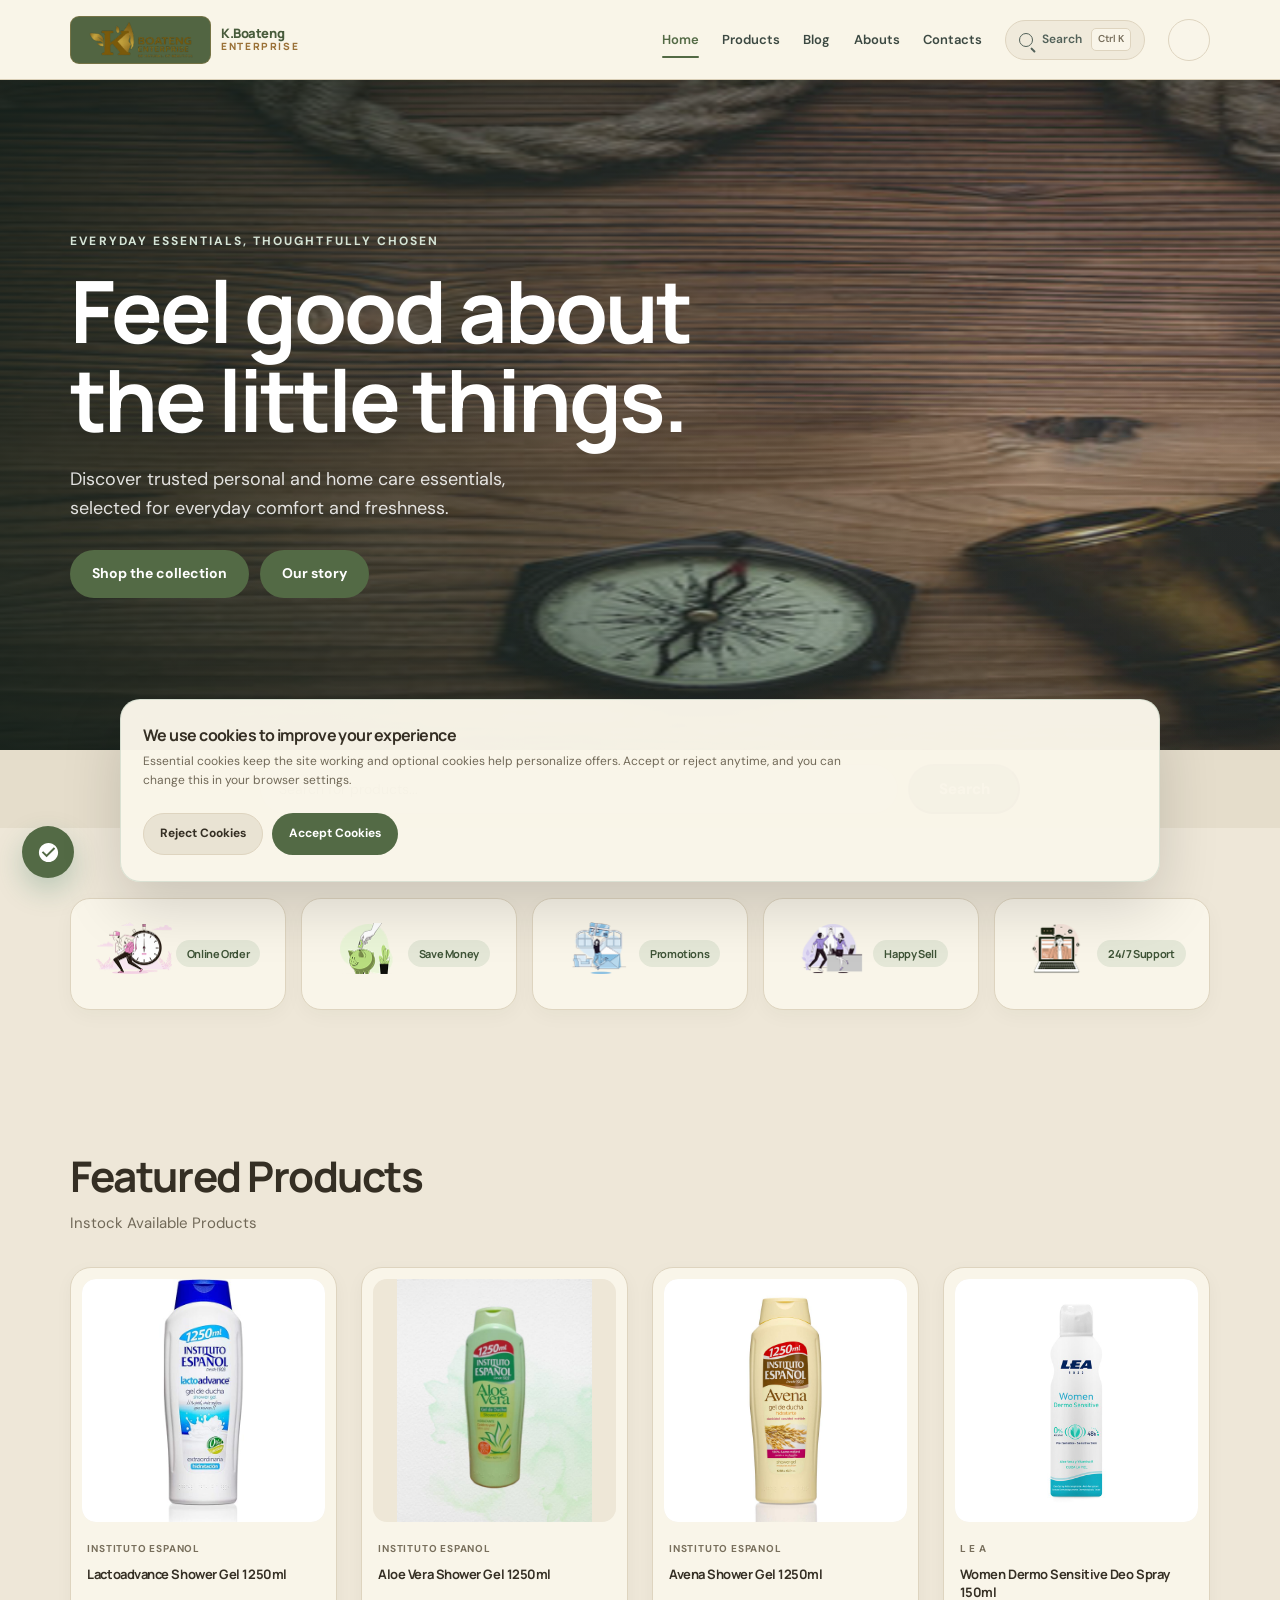
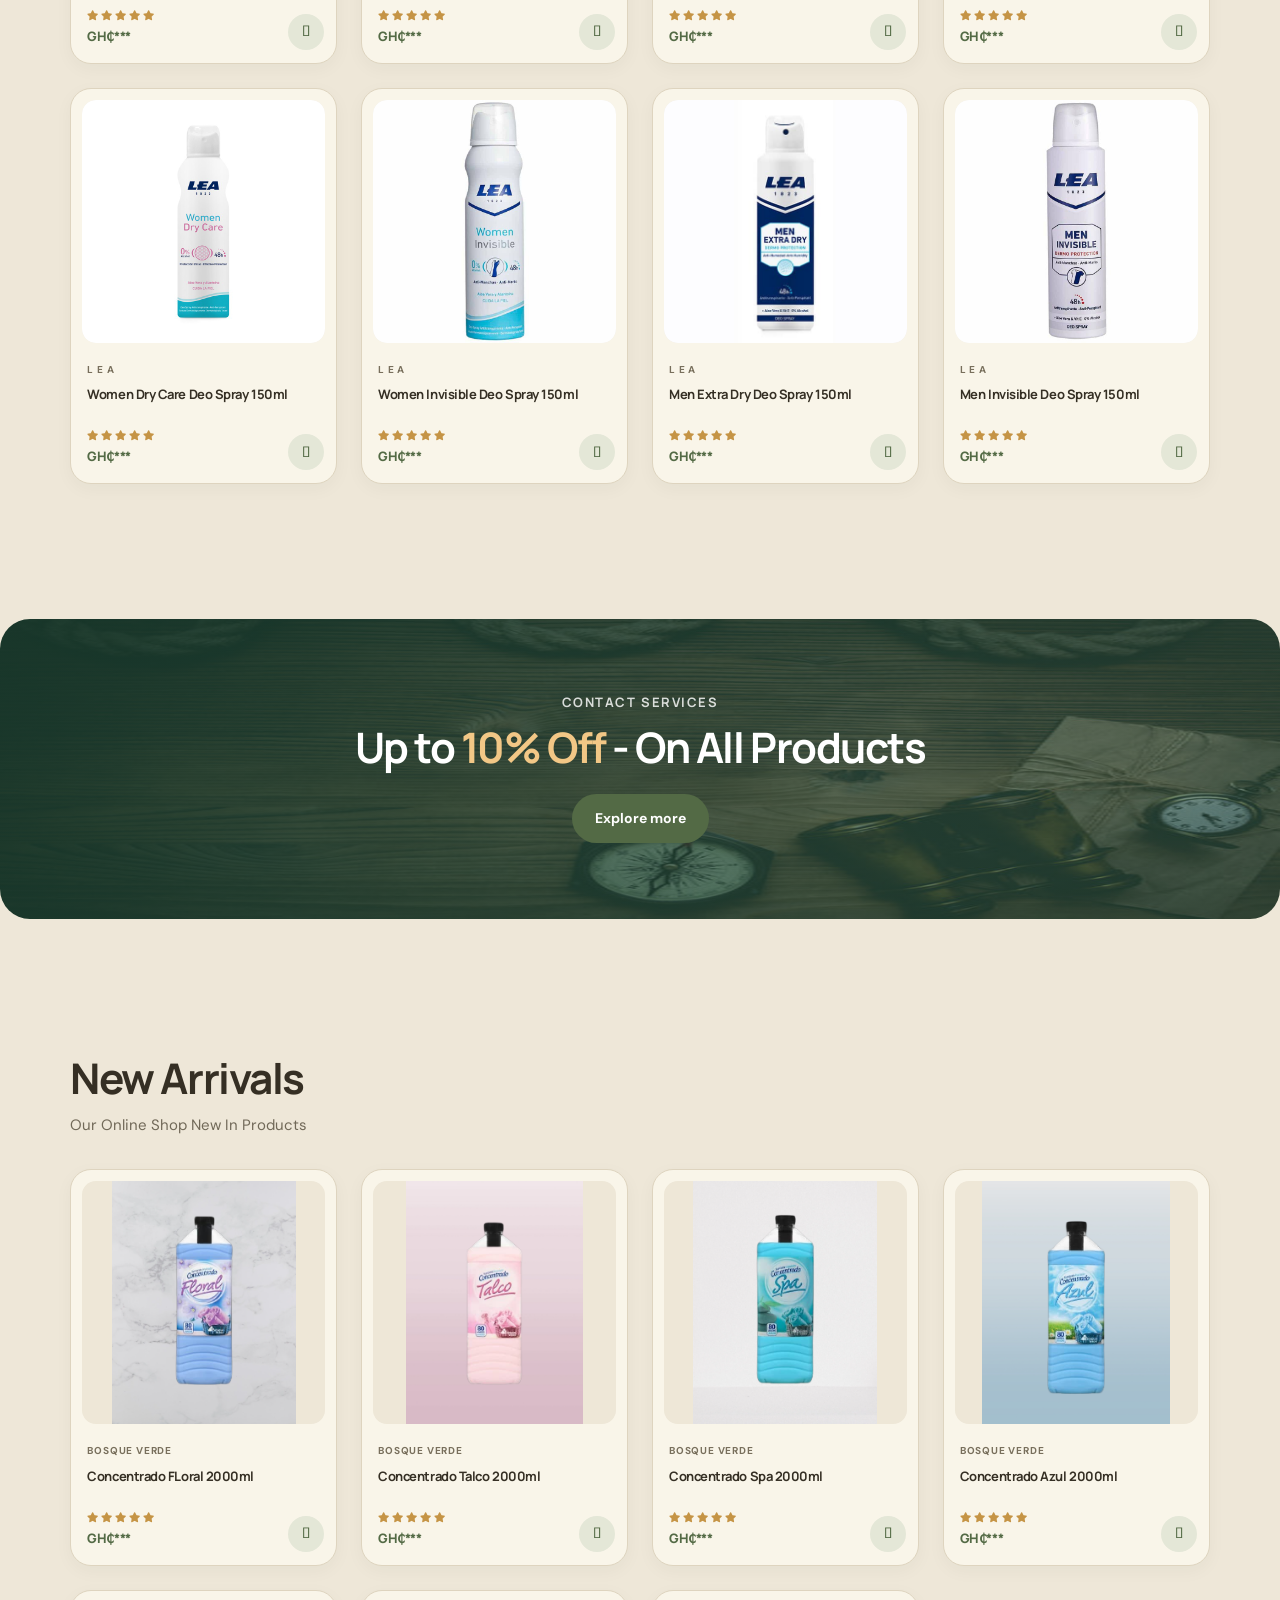
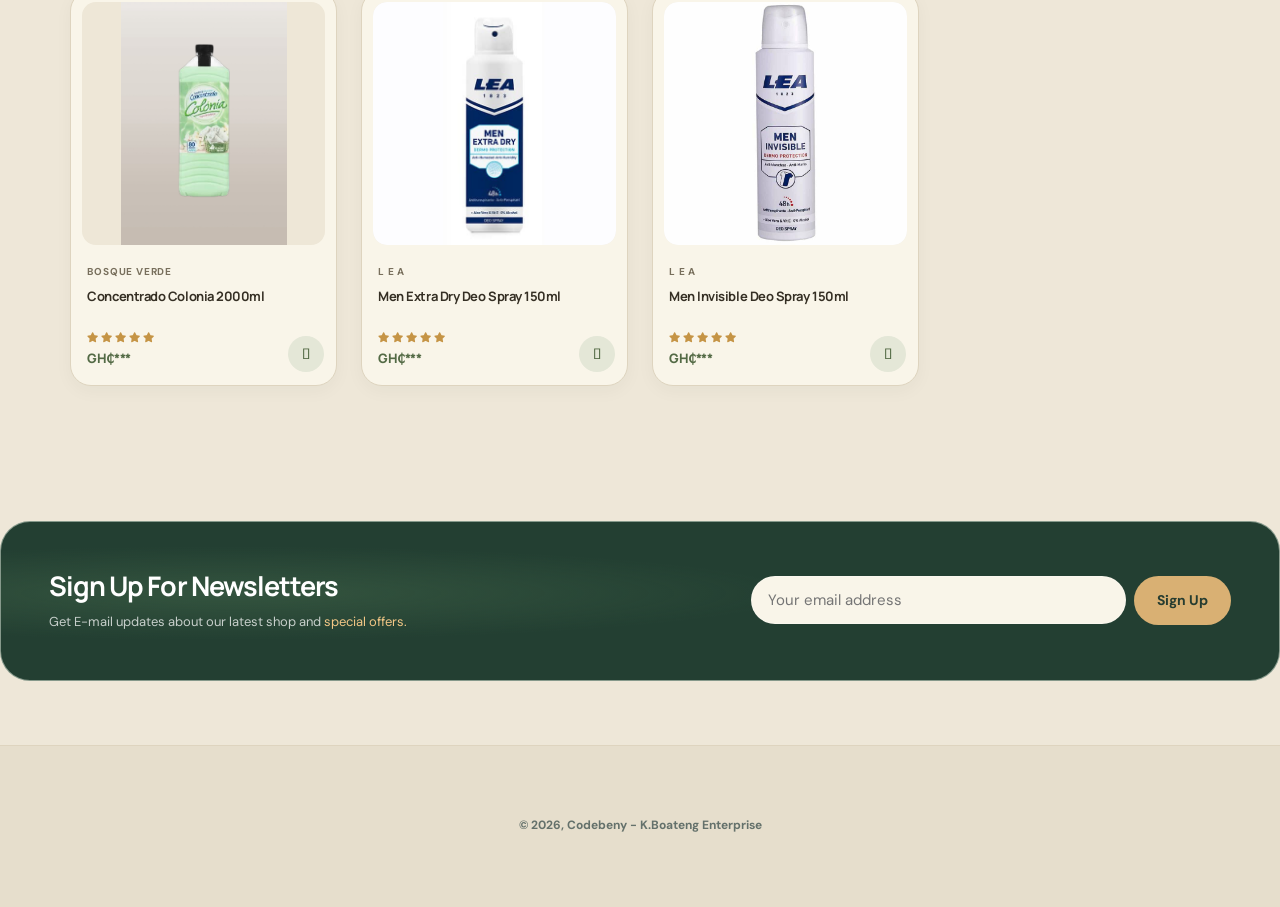
==== commit 43c86ece: "implement AI and video-background loop" ====
--- a/index.html
+++ b/index.html
@@ -39,11 +39,10 @@
         </div>
     </section>
 
-    <br><br><br>
+    <br><br><br><br>
     <div class="video-background">
-        <video autoplay loop muted playsinline poster="" >
-            <source src="path/to/your-video.mp4" type="video/mp4">
-            <source src="path/to/your-video.mp4" type="video/webm">
+        <video autoplay loop muted playsinline webkit-playsinline preload="auto" poster="/path/to/your-video.mp4">
+            <source src="/path/to/your-video.mp4" type="video/mp4">
             Your browser does not support the video tag.
 
         </video>
--- a/style.css
+++ b/style.css
@@ -623,7 +623,7 @@
   min-height: min(670px, 78vh);
   padding: clamp(60px, 10vw, 130px) var(--page-gutter);
   overflow: hidden;
-  background: #526542 url("path/to/poster-image.jpg") center 48% / cover no-repeat;
+  background: #526542 url("img/banner/b2.jpg") center 48% / cover no-repeat;
 }
 
 .video-background video {
@@ -2023,8 +2023,9 @@
   bottom: 65px;
   left: 0;
   display: none;
-  width: min(350px, calc(100vw - 32px));
-  height: 420px;
+  width: min(380px, calc(100vw - 32px));
+  height: min(500px, calc(100dvh - 100px));
+  min-height: 300px;
   flex-direction: column;
   overflow: hidden;
   border: 1px solid var(--line);
@@ -2045,6 +2046,18 @@
   background: var(--brand);
   color: #fff;
   font-weight: 700;
+}
+
+#ai-header > span {
+  display: flex;
+  flex-direction: column;
+  gap: 2px;
+}
+
+#ai-header small {
+  color: rgba(255, 255, 255, 0.78);
+  font-size: 10px;
+  font-weight: 500;
 }
 
 #ai-close {
@@ -2070,6 +2083,31 @@
   overflow-y: auto;
 }
 
+#ai-suggestions {
+  display: flex;
+  gap: 6px;
+  padding: 0 12px 10px;
+  overflow-x: auto;
+  scrollbar-width: thin;
+}
+
+#ai-suggestions button {
+  flex: 0 0 auto;
+  padding: 6px 10px;
+  border: 1px solid var(--line);
+  border-radius: 999px;
+  background: #f0eadb;
+  color: var(--brand-dark);
+  cursor: pointer;
+  font-size: 11px;
+  font-weight: 600;
+}
+
+#ai-suggestions button:hover {
+  border-color: var(--brand);
+  background: var(--brand-soft);
+}
+
 .ai-message,
 .user-message {
   max-width: 84%;
@@ -2084,6 +2122,24 @@
   background: #eee7d7;
 }
 
+.ai-message-links {
+  display: grid;
+  gap: 5px;
+  margin-top: 9px;
+}
+
+.ai-message-links a {
+  color: var(--brand-dark);
+  font-size: 12px;
+  font-weight: 700;
+  text-decoration: underline;
+  text-underline-offset: 2px;
+}
+
+.ai-message-links a:hover {
+  color: var(--accent);
+}
+
 .user-message {
   align-self: flex-end;
   background: var(--brand);
@@ -2103,6 +2159,8 @@
   padding: 10px;
   border: 1px solid var(--line);
   border-radius: 9px;
+  background: var(--paper);
+  color: var(--ink);
 }
 
 #ai-send {
@@ -2242,11 +2300,12 @@
   }
 
   #navbar #lg-bag a {
-    justify-content: flex-start;
+    justify-content: center;
     width: 45px;
     height: 45px;
-    padding-left: 14px;
+    padding: 0;
     border-radius: 50%;
+    line-height: 1;
   }
 
   #navbar .nav-search-item {
@@ -2305,7 +2364,7 @@
 
   body.nav-open::before {
     position: fixed;
-    z-index: 1201;
+    z-index: 1199;
     inset: 0;
     background: rgba(19, 32, 25, 0.4);
     content: "";
@@ -2730,7 +2789,8 @@
 
   #ai-chat {
     bottom: 55px;
-  }
+      height: min(500px, calc(100dvh - 90px));
+    }
 
   .custom-toast-container {
     top: 10px;
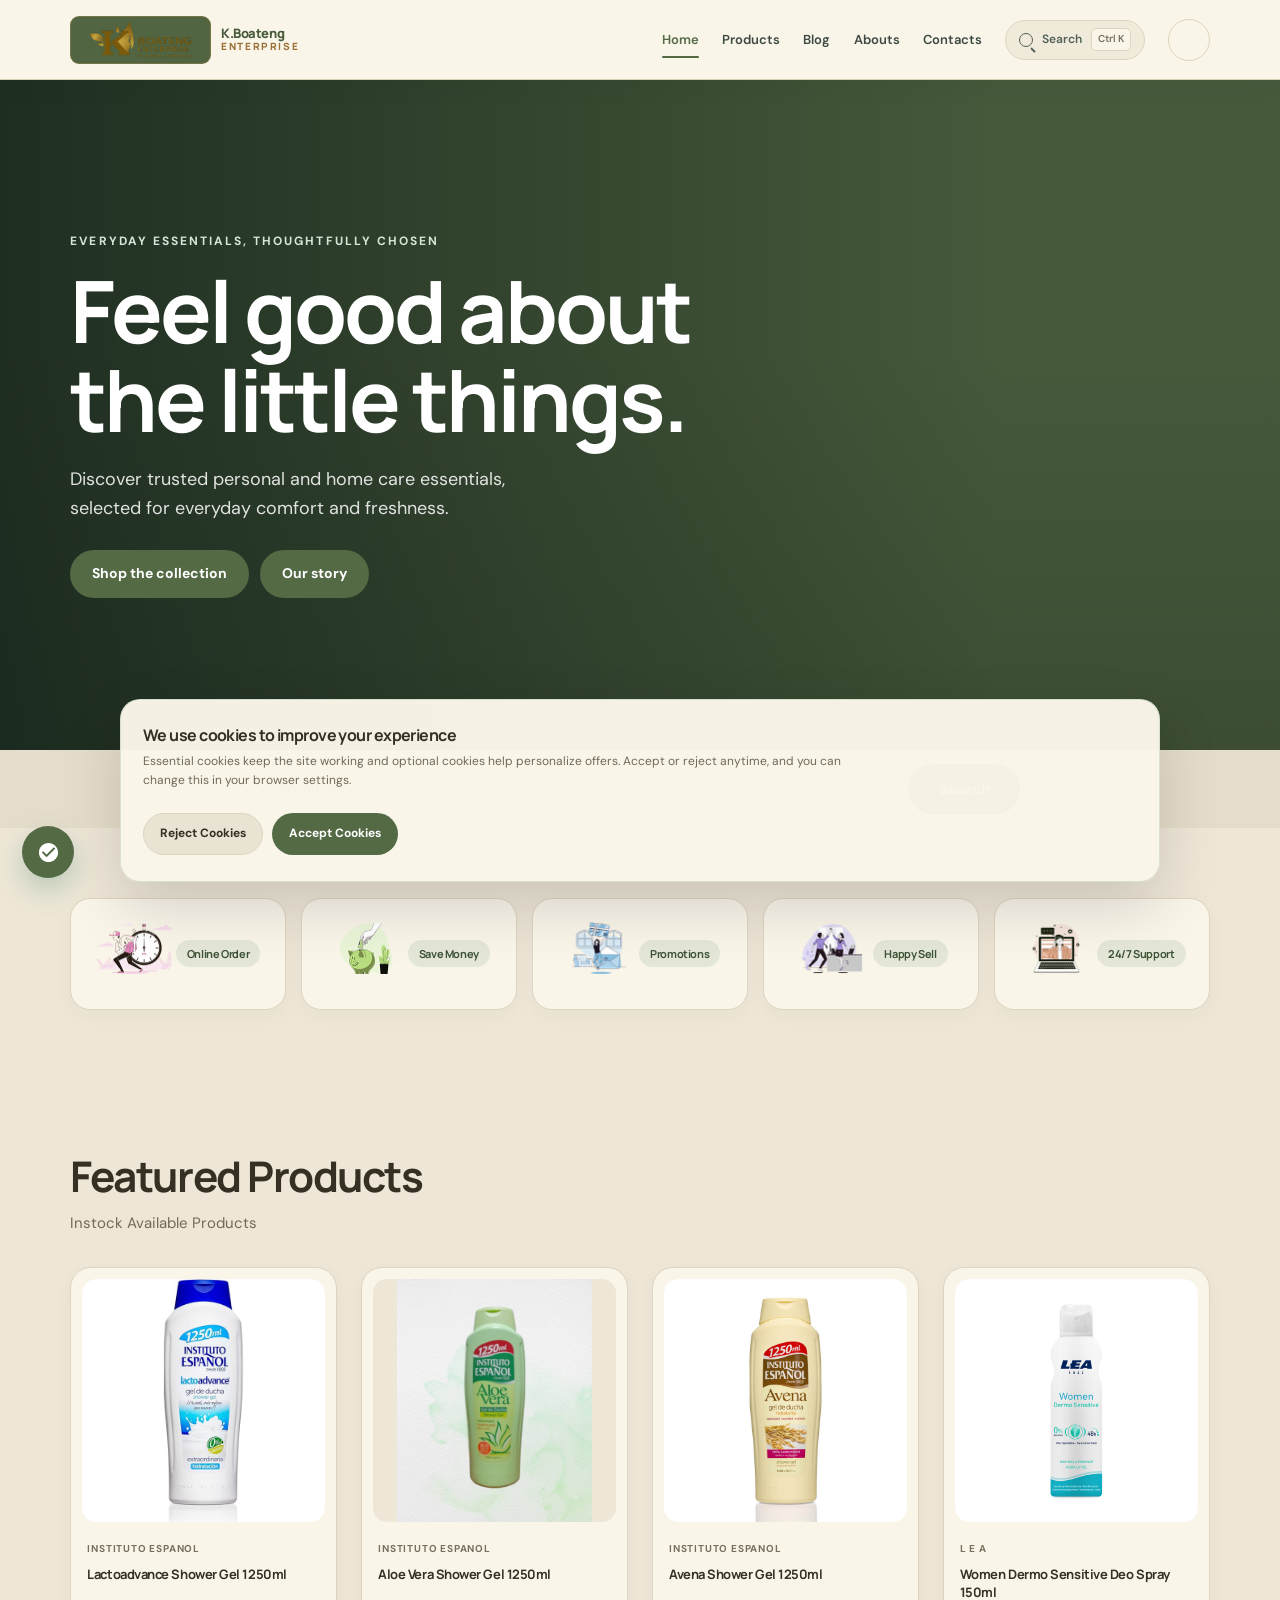
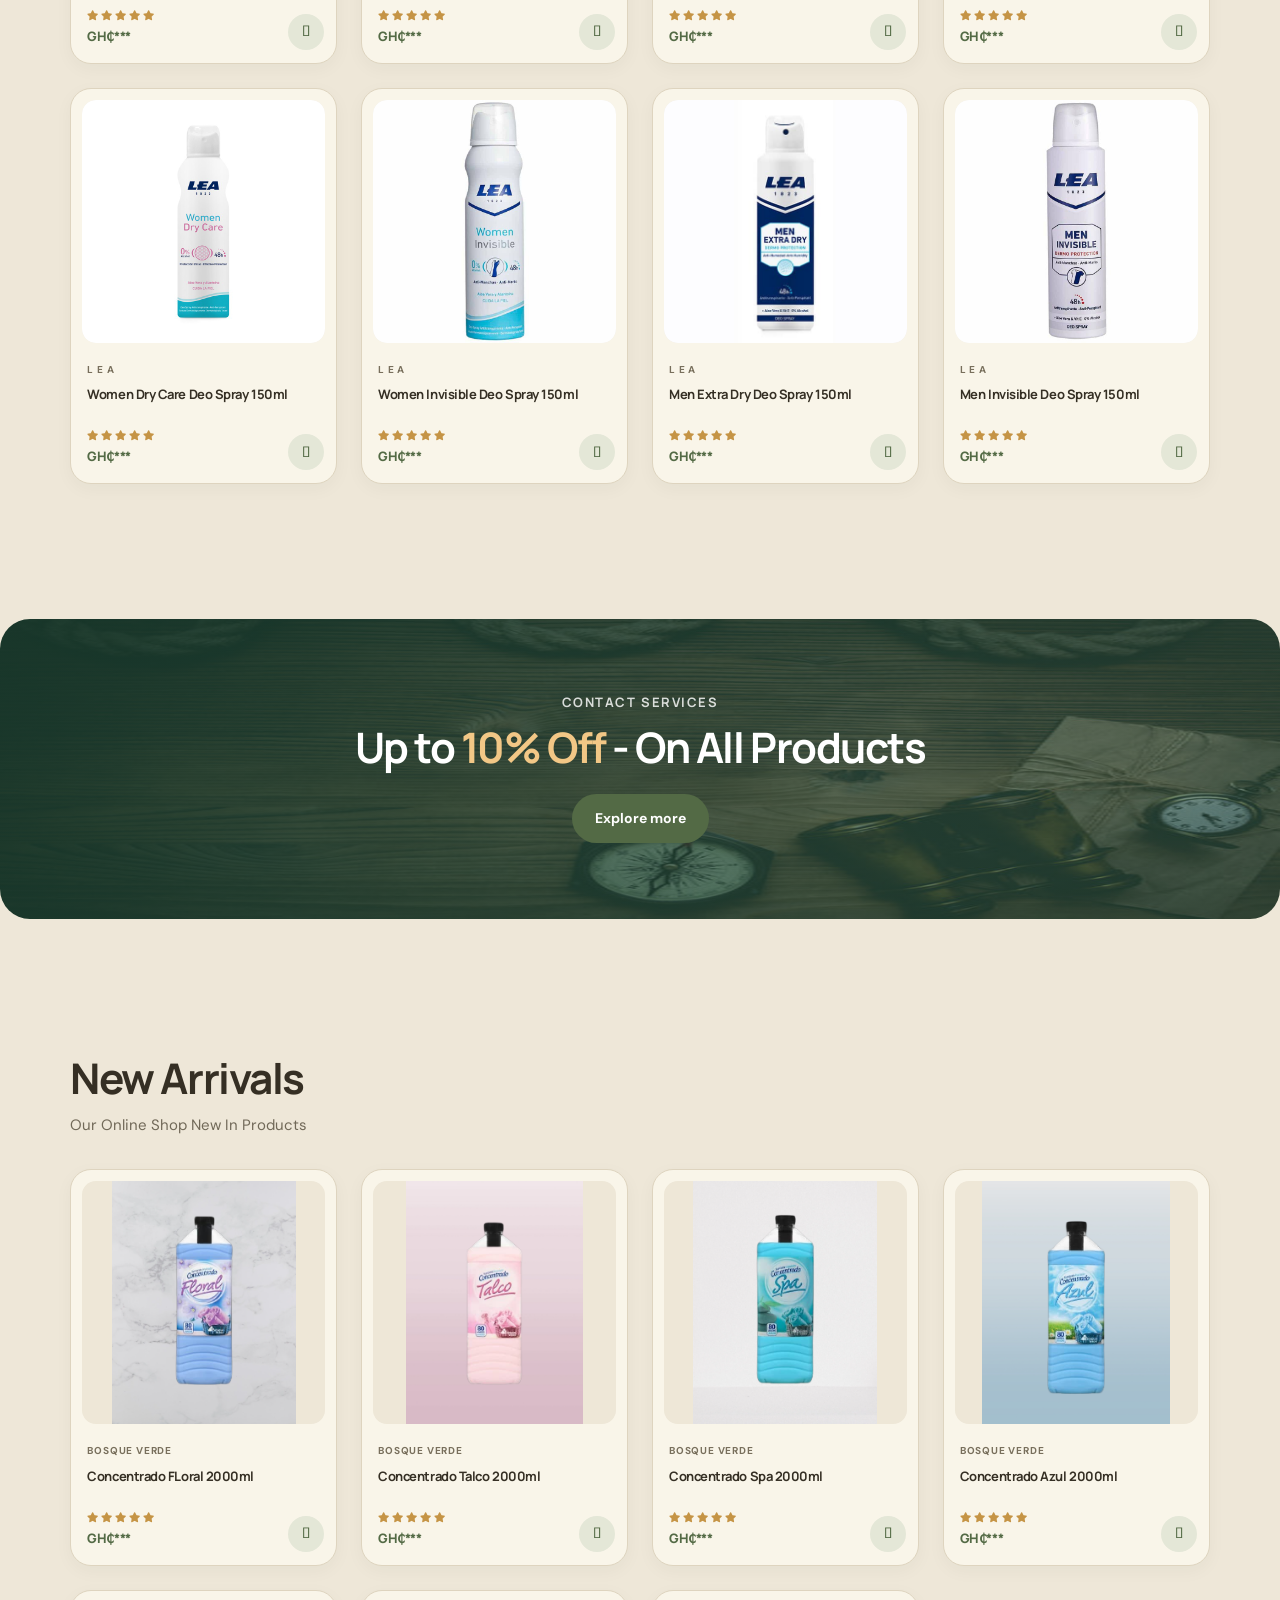
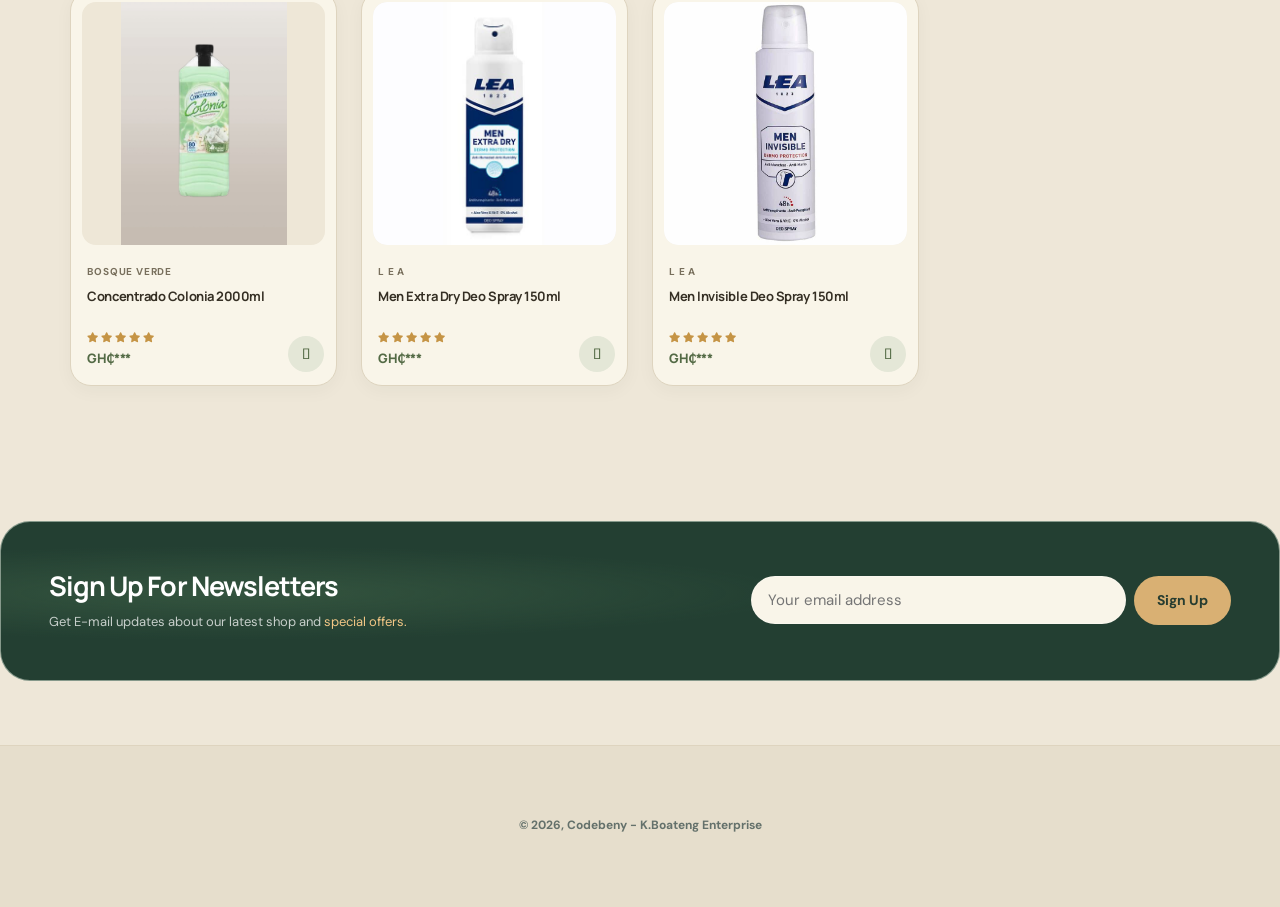
==== commit 856ce638: "implement file and folder update" ====
--- a/index.html
+++ b/index.html
@@ -41,8 +41,8 @@
 
     <br><br><br><br>
     <div class="video-background">
-        <video autoplay loop muted playsinline webkit-playsinline preload="auto" poster="/path/to/your-video.mp4">
-            <source src="/path/to/your-video.mp4" type="video/mp4">
+        <video autoplay loop muted playsinline webkit-playsinline preload="auto" >
+            <source src="./path/to/your-video.mp4" type="video/mp4">
             Your browser does not support the video tag.
 
         </video>
--- a/style.css
+++ b/style.css
@@ -623,7 +623,7 @@
   min-height: min(670px, 78vh);
   padding: clamp(60px, 10vw, 130px) var(--page-gutter);
   overflow: hidden;
-  background: #526542 url("img/banner/b2.jpg") center 48% / cover no-repeat;
+  background: #526542;
 }
 
 .video-background video {
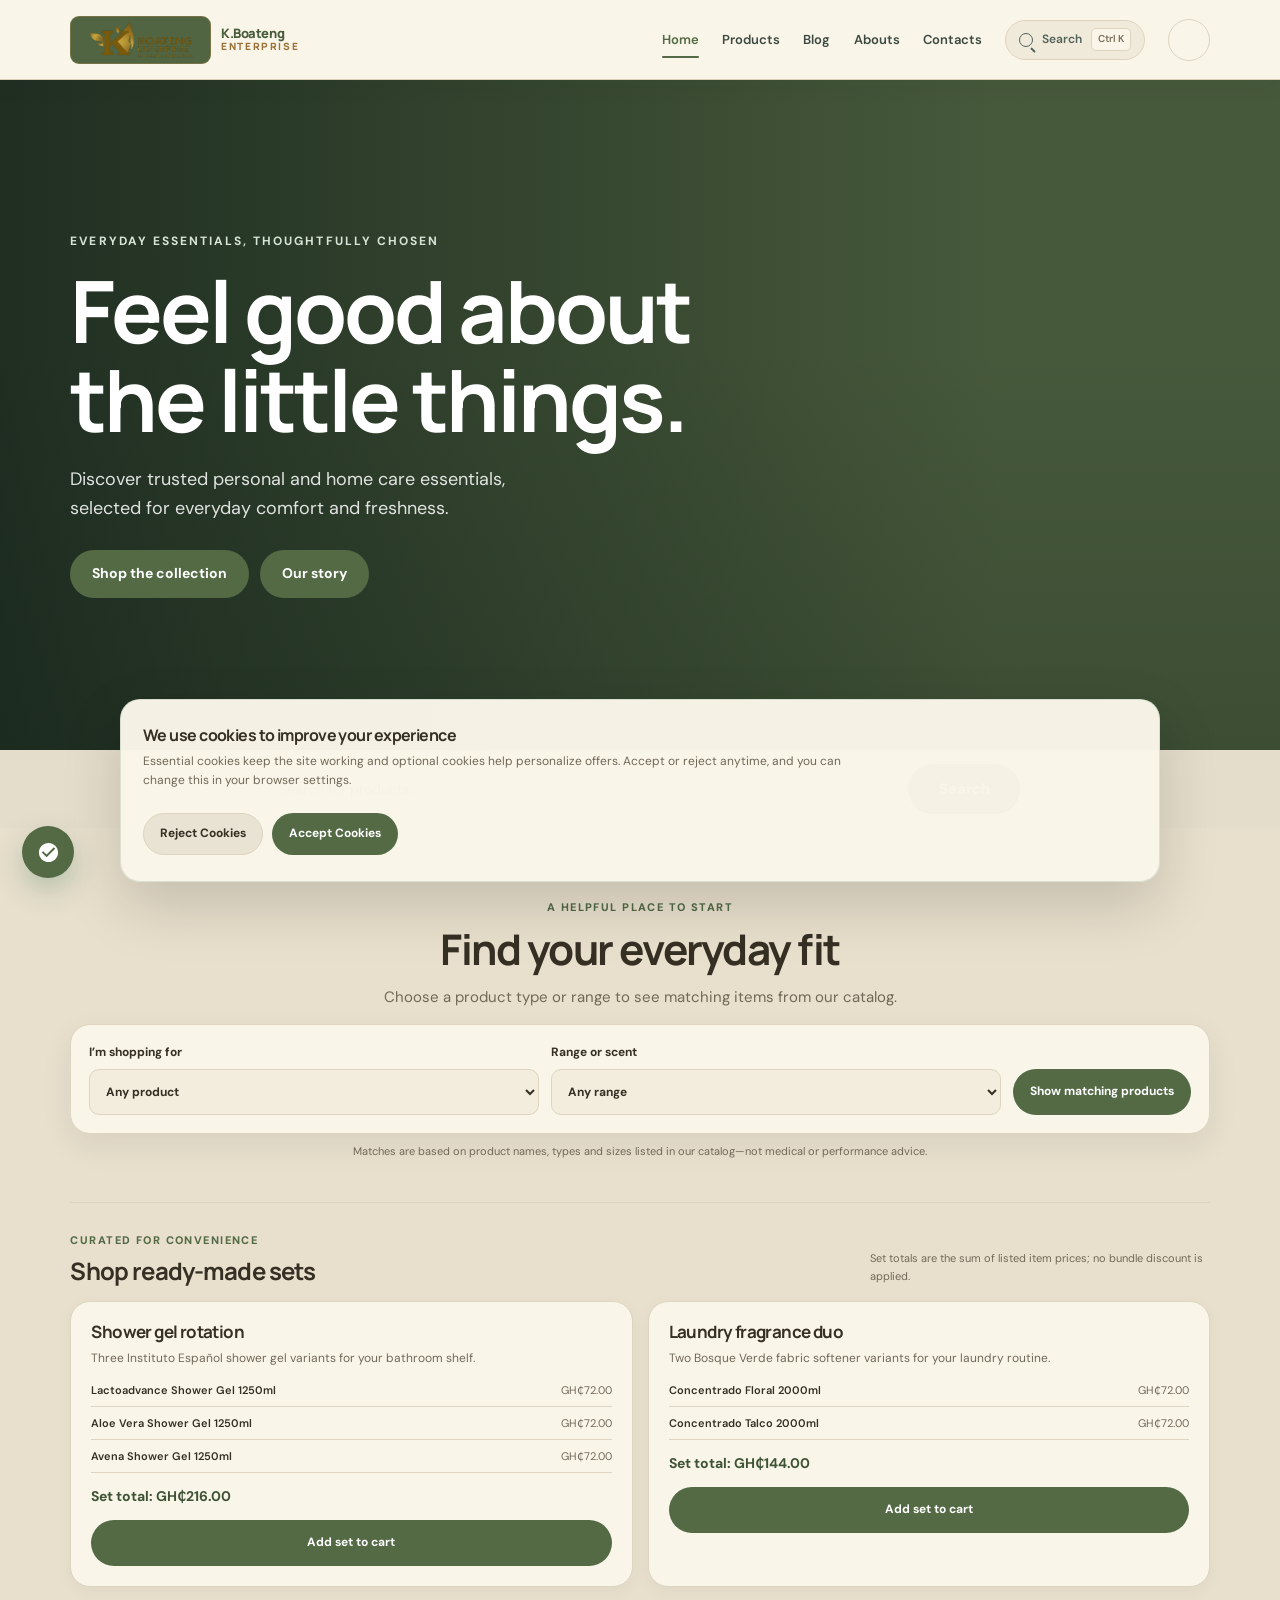
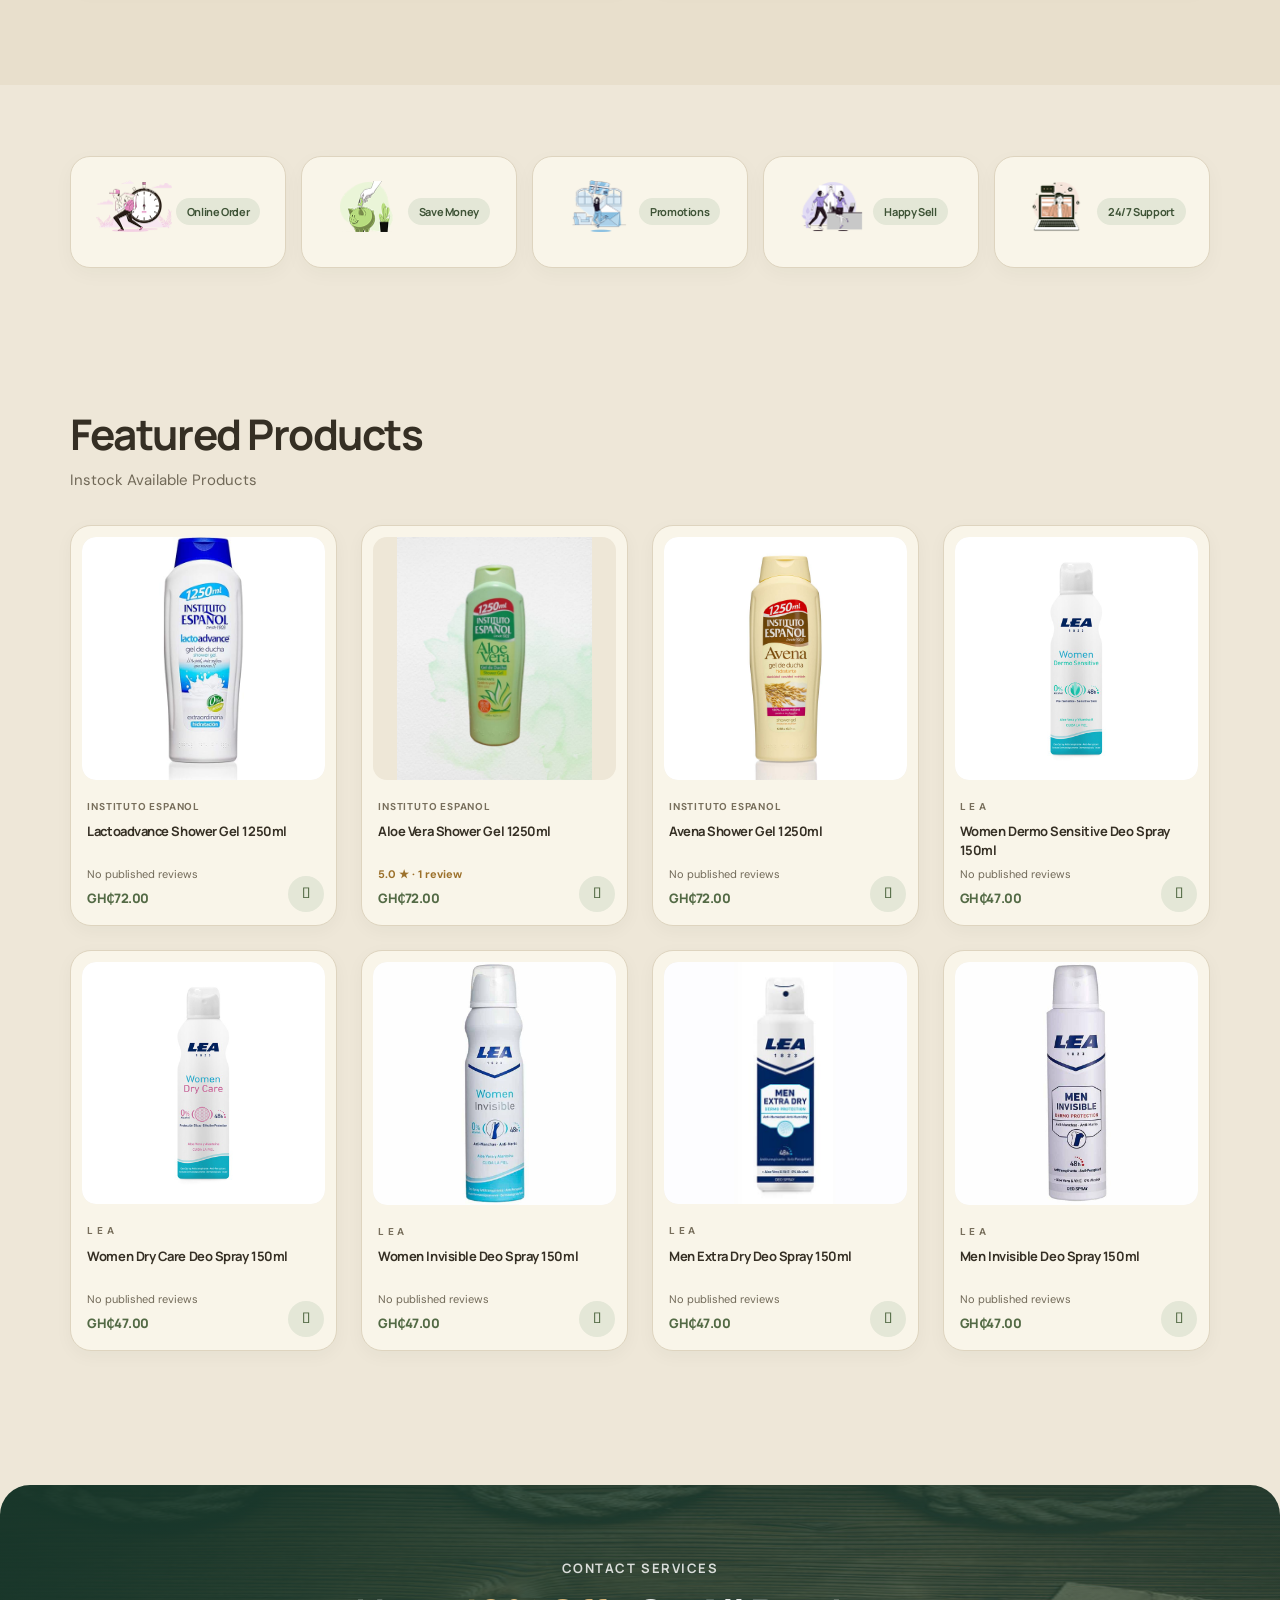
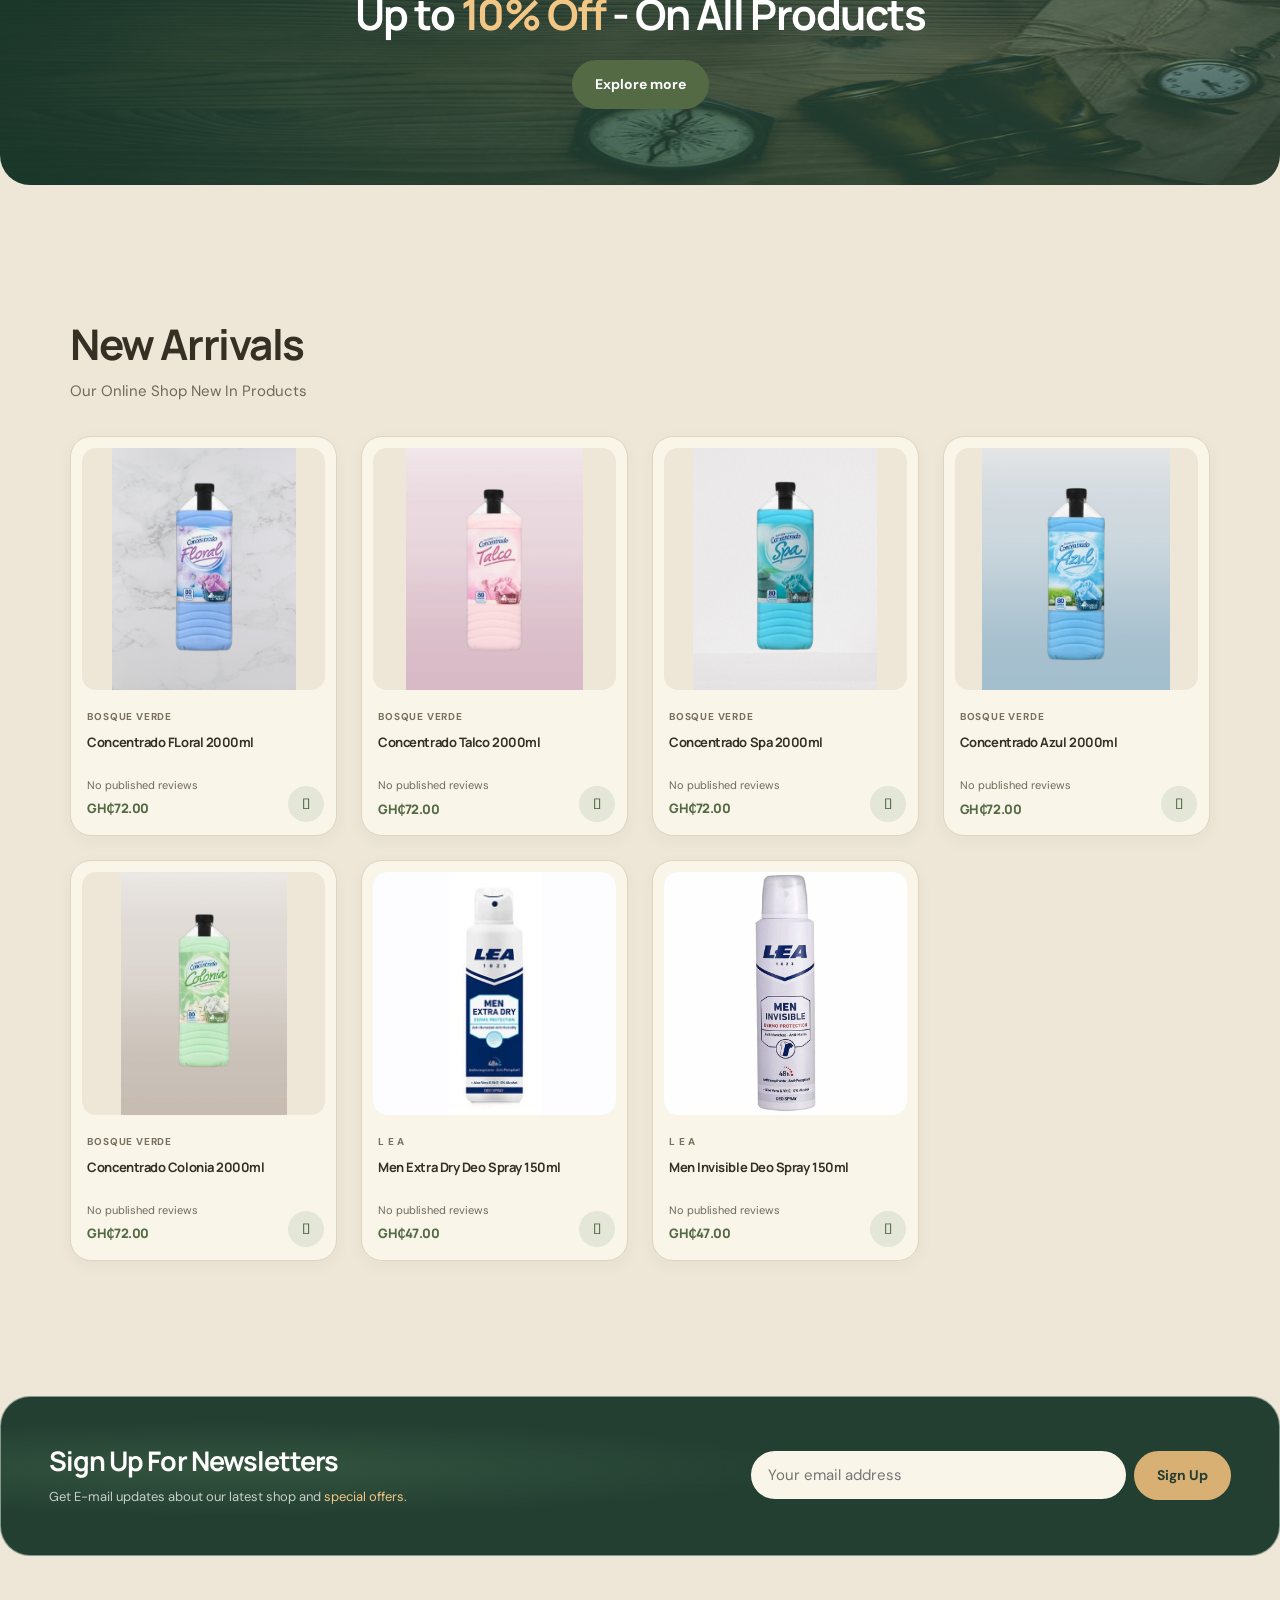
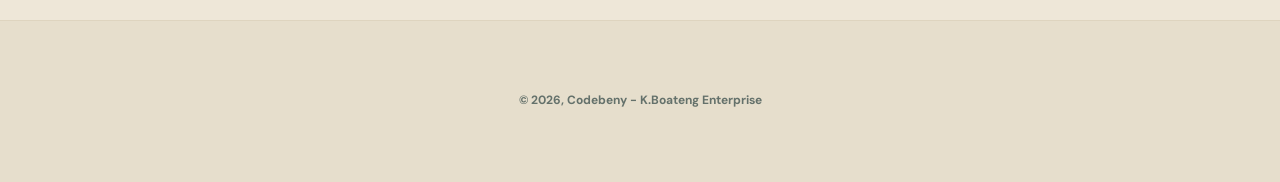
==== commit a66e6c0c: "Implement product reviews, product comparison, product guide, etc" ====
--- a/index.html
+++ b/index.html
@@ -114,13 +114,13 @@
                         <i class="fas fa-star"></i>
 
                     </div>
-                    <h4>GH₵***</h4>
-                </div>
-                <a><i class="fal fa-shopping-cart cart add-to-cart-btn"></i></a>
-
-            </div>
-
-            <div class="product" data-id="31" data-name="Aloe Vera Shower Gel 1250ml" data-price="72.00"
+                    <h4>GH₵72.00</h4>
+                </div>
+                <a><i class="fal fa-shopping-cart cart add-to-cart-btn"></i></a>
+
+            </div>
+
+            <div class="product" data-id="99" data-name="Aloe Vera Shower Gel 1250ml" data-price="72.00"
                 data-image="img/products/f2.jpeg">
                 <img src="img/products/f2.jpeg" alt="" onclick="window.location.href='product-pages/aloe.html';">
                 <div class="des">
@@ -134,11 +134,11 @@
                         <i class="fas fa-star"></i>
 
                     </div>
-                    <h4>GH₵***</h4>
-                </div>
-                <a><i class="fal fa-shopping-cart cart add-to-cart-btn"></i></a>
-            </div>
-            <div class="product" data-id="30" data-name="Avena Shower Gel 1250ml" data-price="72.00"
+                    <h4>GH₵72.00</h4>
+                </div>
+                <a><i class="fal fa-shopping-cart cart add-to-cart-btn"></i></a>
+            </div>
+            <div class="product" data-id="3" data-name="Avena Shower Gel 1250ml" data-price="72.00"
                 data-image="img/products/f3.jpg">
                 <img src="img/products/f3.jpg" alt="" onclick="window.location.href='product-pages/avena.html';">
                 <div class="des">
@@ -152,7 +152,7 @@
                         <i class="fas fa-star"></i>
 
                     </div>
-                    <h4>GH₵***</h4>
+                    <h4>GH₵72.00</h4>
                 </div>
                 <a><i class="fal fa-shopping-cart cart add-to-cart-btn"></i></a>
             </div>
@@ -171,7 +171,7 @@
                         <i class="fas fa-star"></i>
 
                     </div>
-                    <h4>GH₵***</h4>
+                    <h4>GH₵47.00</h4>
                 </div>
                 <a><i class="fal fa-shopping-cart cart add-to-cart-btn"></i></a>
             </div>
@@ -190,7 +190,7 @@
                         <i class="fas fa-star"></i>
 
                     </div>
-                    <h4>GH₵***</h4>
+                    <h4>GH₵47.00</h4>
                 </div>
                 <a><i class="fal fa-shopping-cart cart add-to-cart-btn"></i></a>
             </div>
@@ -209,7 +209,7 @@
                         <i class="fas fa-star"></i>
 
                     </div>
-                    <h4>GH₵***</h4>
+                    <h4>GH₵47.00</h4>
                 </div>
                 <a><i class="fal fa-shopping-cart cart add-to-cart-btn"></i></a>
             </div>
@@ -227,7 +227,7 @@
                         <i class="fas fa-star"></i>
 
                     </div>
-                    <h4>GH₵***</h4>
+                    <h4>GH₵47.00</h4>
                 </div>
                 <a><i class="fal fa-shopping-cart cart add-to-cart-btn"></i></a>
             </div>
@@ -246,7 +246,7 @@
                         <i class="fas fa-star"></i>
 
                     </div>
-                    <h4>GH₵***</h4>
+                    <h4>GH₵47.00</h4>
                 </div>
                 <a><i class="fal fa-shopping-cart cart add-to-cart-btn"></i></a>
             </div>
@@ -262,7 +262,7 @@
         <h2>New Arrivals</h2>
         <p>Our Online Shop New In Products</p>
         <div class="pro-container">
-            <div class="product" data-id="24" data-name="Concentrado FLoral 2000ml" data-price="72.00"
+            <div class="product" data-id="4" data-name="Concentrado FLoral 2000ml" data-price="72.00"
                 data-image="img/products/n1.5.png">
                 <img src="img/products/n1.5.png" alt="" onclick="window.location.href='product-pages/floral.html';">
                 <div class="des">
@@ -276,11 +276,11 @@
                         <i class="fas fa-star"></i>
 
                     </div>
-                    <h4>GH₵***</h4>
-                </div>
-                <a><i class="fal fa-shopping-cart cart add-to-cart-btn"></i></a>
-            </div>
-            <div class="product" data-id="23" data-name="Concentrado Talco 2000ml" data-price="72.00"
+                    <h4>GH₵72.00</h4>
+                </div>
+                <a><i class="fal fa-shopping-cart cart add-to-cart-btn"></i></a>
+            </div>
+            <div class="product" data-id="5" data-name="Concentrado Talco 2000ml" data-price="72.00"
                 data-image="img/products/n2.5.png">
                 <img src="img/products/n2.5.png" alt="" onclick="window.location.href='product-pages/talco.html';">
                 <div class="des">
@@ -294,11 +294,11 @@
                         <i class="fas fa-star"></i>
 
                     </div>
-                    <h4>GH₵***</h4>
-                </div>
-                <a><i class="fal fa-shopping-cart cart add-to-cart-btn"></i></a>
-            </div>
-            <div class="product" data-id="22" data-name="Concentrado Spa 2000ml" data-price="72.00"
+                    <h4>GH₵72.00</h4>
+                </div>
+                <a><i class="fal fa-shopping-cart cart add-to-cart-btn"></i></a>
+            </div>
+            <div class="product" data-id="6" data-name="Concentrado Spa 2000ml" data-price="72.00"
                 data-image="img/products/n3.5.png">
                 <img src="img/products/n3.5.png" alt="" onclick="window.location.href='product-pages/spa.html';">
                 <div class="des">
@@ -312,11 +312,11 @@
                         <i class="fas fa-star"></i>
 
                     </div>
-                    <h4>GH₵***</h4>
-                </div>
-                <a><i class="fal fa-shopping-cart cart add-to-cart-btn"></i></a>
-            </div>
-            <div class="product" data-id="21" data-name="Concentrado Azul 2000ml" data-price="72.00"
+                    <h4>GH₵72.00</h4>
+                </div>
+                <a><i class="fal fa-shopping-cart cart add-to-cart-btn"></i></a>
+            </div>
+            <div class="product" data-id="7" data-name="Concentrado Azul 2000ml" data-price="72.00"
                 data-image="img/products/n4.5.png">
                 <img src="img/products/n4.5.png" alt="" onclick="window.location.href='product-pages/azul.html';">
                 <div class="des">
@@ -330,11 +330,11 @@
                         <i class="fas fa-star"></i>
 
                     </div>
-                    <h4>GH₵***</h4>
-                </div>
-                <a><i class="fal fa-shopping-cart cart add-to-cart-btn"></i></a>
-            </div>
-            <div class="product" data-id="20" data-name="Concentrado Colonia 2000nl" data-price="72.00"
+                    <h4>GH₵72.00</h4>
+                </div>
+                <a><i class="fal fa-shopping-cart cart add-to-cart-btn"></i></a>
+            </div>
+            <div class="product" data-id="8" data-name="Concentrado Colonia 2000ml" data-price="72.00"
                 data-image="img/products/n5.5.png">
                 <img src="img/products/n5.5.png" alt="" onclick="window.location.href='product-pages/colonia.html';">
                 <div class="des">
@@ -348,7 +348,7 @@
                         <i class="fas fa-star"></i>
 
                     </div>
-                    <h4>GH₵***</h4>
+                    <h4>GH₵72.00</h4>
                 </div>
                 <a><i class="fal fa-shopping-cart cart add-to-cart-btn"></i></a>
             </div>
@@ -367,7 +367,7 @@
                         <i class="fas fa-star"></i>
 
                     </div>
-                    <h4>GH₵***</h4>
+                    <h4>GH₵47.00</h4>
                 </div>
                 <a><i class="fal fa-shopping-cart cart add-to-cart-btn"></i></a>
             </div>
@@ -386,7 +386,7 @@
                         <i class="fas fa-star"></i>
 
                     </div>
-                    <h4>GH₵***</h4>
+                    <h4>GH₵47.00</h4>
                 </div>
                 <a><i class="fal fa-shopping-cart cart add-to-cart-btn"></i></a>
             </div>
@@ -445,6 +445,9 @@
     <script src="scroll-top.js"></script>
     <script src="ai-assistant.js"></script>
     <script src="product-catalog.js"></script>
+    <script src="product-finder.js"></script>
+    <script src="approved-product-reviews.js"></script>
+    <script src="product-experience.js"></script>
     <script src="search.js"></script>
 </body>
 
--- a/style.css
+++ b/style.css
@@ -749,6 +749,561 @@
   border-radius: 999px;
   background: var(--brand);
   color: #fff;
+  font-weight: 700;
+}
+
+#product-finder {
+  display: grid;
+  gap: 34px;
+  background: #e8dfcc;
+}
+
+.product .des .star {
+  display: none !important;
+}
+
+.review-summary {
+  display: block;
+  margin: 3px 0 7px;
+  color: var(--muted);
+  font-size: 11px;
+  line-height: 1.4;
+}
+
+.review-summary.has-reviews,
+.published-review-stars {
+  color: #9c712b;
+  font-weight: 700;
+}
+
+.published-review-list {
+  display: grid;
+  align-content: start;
+  gap: 12px;
+}
+
+.published-review {
+  padding: 16px 18px;
+  border: 1px solid var(--line);
+  border-radius: var(--radius-sm);
+  background: #fffdf7;
+}
+
+.published-review-header {
+  display: flex;
+  flex-wrap: wrap;
+  align-items: center;
+  gap: 8px 14px;
+}
+
+.published-review-header > strong {
+  color: var(--ink);
+}
+
+.published-review-stars {
+  letter-spacing: 0.04em;
+}
+
+.verified-purchase {
+  padding: 3px 9px;
+  border-radius: 999px;
+  background: var(--brand-soft);
+  color: var(--brand-dark);
+  font-size: 10px;
+  font-weight: 700;
+}
+
+.published-review > p {
+  margin: 8px 0 0;
+  white-space: pre-wrap;
+}
+
+.compare-toggle {
+  min-height: 38px;
+  margin-top: 8px;
+  padding: 8px 13px;
+  border: 1px solid var(--brand);
+  border-radius: 999px;
+  background: transparent;
+  color: var(--brand-dark);
+  cursor: pointer;
+  font-size: 12px;
+  font-weight: 700;
+}
+
+.compare-toggle[aria-pressed="true"] {
+  background: var(--brand-soft);
+}
+
+.compare-toggle:disabled {
+  cursor: not-allowed;
+  opacity: 0.55;
+}
+
+.compare-dock {
+  position: fixed;
+  z-index: 1000;
+  right: max(16px, env(safe-area-inset-right));
+  bottom: max(76px, calc(env(safe-area-inset-bottom) + 60px));
+  left: max(16px, env(safe-area-inset-left));
+  display: flex;
+  width: min(760px, calc(100% - 32px));
+  align-items: center;
+  justify-content: space-between;
+  gap: 12px;
+  margin: 0 auto;
+  padding: 12px 16px;
+  border: 1px solid var(--line);
+  border-radius: 18px;
+  background: var(--paper);
+  box-shadow: var(--shadow-lift);
+}
+
+.compare-dock[hidden],
+.compare-panel[hidden],
+.review-share-link[hidden] {
+  display: none;
+}
+
+.compare-dock button,
+.review-submit,
+.review-share-link {
+  min-height: 42px;
+  padding: 9px 16px;
+  border: 0;
+  border-radius: 999px;
+  background: var(--brand);
+  color: #fff;
+  cursor: pointer;
+  font-size: 12px;
+  font-weight: 700;
+  text-align: center;
+}
+
+.compare-dock button:disabled {
+  cursor: not-allowed;
+  opacity: 0.5;
+}
+
+.compare-dock .compare-clear {
+  border: 1px solid var(--line);
+  background: transparent;
+  color: var(--ink);
+}
+
+.compare-panel {
+  margin: 28px var(--page-gutter);
+  padding: clamp(18px, 3vw, 32px);
+  border: 1px solid var(--line);
+  border-radius: var(--radius-md);
+  background: var(--paper);
+  scroll-margin-top: 100px;
+}
+
+.compare-panel h2 {
+  margin-bottom: 8px;
+  font-size: clamp(1.4rem, 3vw, 2rem);
+}
+
+.compare-panel > p {
+  margin-top: 0;
+}
+
+.compare-table-wrap {
+  overflow-x: auto;
+  border: 1px solid var(--line);
+  border-radius: 12px;
+}
+
+.compare-table {
+  width: 100%;
+  min-width: 580px;
+  border-collapse: collapse;
+  background: var(--paper);
+}
+
+.compare-table th,
+.compare-table td {
+  padding: 12px 14px;
+  border-bottom: 1px solid var(--line);
+  text-align: left;
+  vertical-align: top;
+}
+
+.compare-table thead th,
+.compare-table tbody th {
+  background: #f0eadb;
+  color: var(--ink);
+  font-weight: 700;
+}
+
+.compare-table thead th:first-child,
+.compare-table tbody th {
+  position: sticky;
+  left: 0;
+  z-index: 1;
+}
+
+.compare-table a {
+  color: var(--brand-dark);
+}
+
+.product-reviews {
+  display: grid;
+  grid-template-columns: minmax(0, 0.8fr) minmax(0, 1.2fr);
+  gap: clamp(24px, 5vw, 64px);
+  background: var(--paper);
+}
+
+.reviews-heading h2 {
+  margin-bottom: 10px;
+}
+
+.reviews-heading p,
+.review-privacy-note,
+.review-status {
+  font-size: 13px;
+}
+
+.review-form {
+  display: grid;
+  gap: 14px;
+  padding: clamp(18px, 3vw, 30px);
+  border: 1px solid var(--line);
+  border-radius: var(--radius-md);
+  background: #fffdf7;
+}
+
+.review-form > label {
+  display: grid;
+  gap: 6px;
+  color: var(--ink);
+  font-size: 13px;
+  font-weight: 700;
+}
+
+.review-form input[type="text"],
+.review-form textarea {
+  width: 100%;
+  min-height: 46px;
+  padding: 10px 12px;
+  border: 1px solid var(--line);
+  border-radius: 10px;
+  background: var(--paper);
+}
+
+.review-form textarea {
+  resize: vertical;
+}
+
+.review-rating {
+  display: flex;
+  flex-wrap: wrap;
+  gap: 8px;
+  margin: 0;
+  padding: 0;
+  border: 0;
+}
+
+.review-rating legend {
+  margin-bottom: 8px;
+  color: var(--ink);
+  font-size: 13px;
+  font-weight: 700;
+}
+
+.review-rating label {
+  display: inline-flex;
+  align-items: center;
+  gap: 5px;
+  padding: 7px 9px;
+  border: 1px solid var(--line);
+  border-radius: 999px;
+  cursor: pointer;
+}
+
+.review-rating label span {
+  color: #a8752e;
+  letter-spacing: 0.04em;
+}
+
+.review-privacy-note,
+.review-status {
+  margin: 0;
+}
+
+.review-submit {
+  justify-self: start;
+}
+
+.review-share-link {
+  display: inline-flex;
+  align-items: center;
+  justify-content: center;
+  justify-self: start;
+  text-decoration: none;
+}
+
+.finder-heading,
+.finder-form,
+.finder-note,
+.finder-results,
+.finder-sets {
+  width: min(1200px, 100%);
+  margin-right: auto;
+  margin-left: auto;
+}
+
+.finder-heading {
+  margin-bottom: -20px;
+  text-align: center;
+}
+
+.finder-eyebrow {
+  margin: 0 0 7px;
+  color: var(--brand);
+  font-size: 11px;
+  font-weight: 800;
+  letter-spacing: 0.13em;
+  text-transform: uppercase;
+}
+
+.finder-heading h2,
+.finder-sets-heading h3 {
+  margin: 0;
+}
+
+.finder-heading > p:last-child {
+  margin: 10px 0 0;
+}
+
+.finder-form {
+  display: grid;
+  grid-template-columns: minmax(0, 1fr) minmax(0, 1fr) auto;
+  align-items: end;
+  gap: 12px;
+  padding: 18px;
+  border: 1px solid var(--line);
+  border-radius: var(--radius-md);
+  background: var(--paper);
+  box-shadow: var(--shadow-soft);
+}
+
+.finder-form label {
+  margin: 0;
+  color: var(--ink);
+  font-size: 12px;
+  font-weight: 700;
+}
+
+.finder-form select {
+  display: block;
+  width: 100%;
+  min-height: 46px;
+  margin-top: 6px;
+  padding: 0 12px;
+  border: 1px solid var(--line);
+  border-radius: 10px;
+  background: #f3eddd;
+  color: var(--ink);
+}
+
+.finder-form button,
+.finder-add-button {
+  min-height: 46px;
+  padding: 10px 17px;
+  border: 0;
+  border-radius: 999px;
+  background: var(--brand);
+  color: #fff;
+  cursor: pointer;
+  font-size: 12px;
+  font-weight: 700;
+  transition: background 0.2s ease, transform 0.2s ease;
+}
+
+.finder-form button:hover,
+.finder-add-button:hover {
+  background: var(--brand-dark);
+  transform: translateY(-1px);
+}
+
+.finder-note {
+  margin-top: -26px;
+  margin-bottom: 0;
+  font-size: 11px;
+  text-align: center;
+}
+
+.finder-results h3 {
+  margin: 0 0 14px;
+  font-size: 20px;
+}
+
+.finder-product-grid {
+  display: grid;
+  grid-template-columns: repeat(4, minmax(0, 1fr));
+  gap: 14px;
+}
+
+.finder-product {
+  display: flex;
+  min-width: 0;
+  flex-direction: column;
+  padding: 10px;
+  border: 1px solid var(--line);
+  border-radius: var(--radius-md);
+  background: var(--paper);
+  box-shadow: 0 5px 18px rgba(32, 44, 39, 0.04);
+}
+
+.finder-product-image {
+  display: grid;
+  aspect-ratio: 1 / 1;
+  place-items: center;
+  overflow: hidden;
+  border-radius: 12px;
+  background: #eee7d7;
+}
+
+.finder-product-image img {
+  width: 100%;
+  height: 100%;
+  object-fit: contain;
+}
+
+.finder-product-copy {
+  display: flex;
+  flex: 1;
+  flex-direction: column;
+  padding: 12px 3px 8px;
+}
+
+.finder-product-copy > span {
+  color: var(--muted);
+  font-size: 10px;
+  font-weight: 700;
+}
+
+.finder-product-title {
+  margin-top: 5px;
+  color: var(--ink);
+  font-size: 13px;
+  font-weight: 800;
+  line-height: 1.4;
+}
+
+.finder-product-title:hover {
+  color: var(--brand);
+}
+
+.finder-product-copy p {
+  flex: 1;
+  margin: 7px 0;
+  font-size: 11px;
+  line-height: 1.5;
+}
+
+.finder-product-price {
+  color: var(--brand-dark);
+  font-size: 13px;
+}
+
+.finder-product .finder-add-button {
+  width: 100%;
+  margin-top: 8px;
+}
+
+.finder-sets {
+  padding-top: 28px;
+  border-top: 1px solid var(--line);
+}
+
+.finder-sets-heading {
+  display: flex;
+  align-items: end;
+  justify-content: space-between;
+  gap: 20px;
+  margin-bottom: 16px;
+}
+
+.finder-sets-heading h3 {
+  font-size: 24px;
+}
+
+.finder-sets-heading > p {
+  max-width: 340px;
+  margin: 0;
+  font-size: 11px;
+}
+
+.finder-set-grid {
+  display: grid;
+  grid-template-columns: repeat(2, minmax(0, 1fr));
+  gap: 15px;
+}
+
+.finder-set-card {
+  padding: 20px;
+  border: 1px solid var(--line);
+  border-radius: var(--radius-md);
+  background: var(--paper);
+  box-shadow: 0 5px 18px rgba(32, 44, 39, 0.04);
+}
+
+.finder-set-card h4 {
+  margin: 0;
+  font-size: 17px;
+}
+
+.finder-set-card > p {
+  margin: 6px 0 12px;
+  font-size: 12px;
+}
+
+.finder-set-card ul {
+  display: grid;
+  gap: 7px;
+  margin: 0;
+  padding: 0;
+  list-style: none;
+}
+
+.finder-set-card li {
+  display: flex;
+  justify-content: space-between;
+  gap: 10px;
+  padding-bottom: 7px;
+  border-bottom: 1px solid var(--line);
+  color: var(--muted);
+  font-size: 11px;
+}
+
+.finder-set-card li a {
+  color: var(--ink);
+  font-weight: 600;
+}
+
+.finder-set-card li a:hover {
+  color: var(--brand);
+}
+
+.finder-set-total {
+  display: block;
+  margin: 12px 0;
+  color: var(--brand-dark);
+  font-size: 14px;
+}
+
+.finder-set-card .finder-add-button {
+  width: 100%;
+}
+
+.finder-feedback {
+  min-height: 1.5em;
+  margin: 10px 0 0;
+  color: var(--brand-dark);
+  font-size: 12px;
   font-weight: 700;
 }
 
@@ -2239,6 +2794,10 @@
   }
 
   #feature {
+    grid-template-columns: repeat(3, minmax(0, 1fr));
+  }
+
+  .finder-product-grid {
     grid-template-columns: repeat(3, minmax(0, 1fr));
   }
 }
@@ -2481,6 +3040,73 @@
     font-size: 12px;
   }
 
+  #product-finder {
+    gap: 24px;
+  }
+
+  .finder-heading {
+    margin-bottom: -10px;
+  }
+
+  .finder-heading h2 {
+    font-size: 25px;
+  }
+
+  .finder-heading > p:last-child {
+    font-size: 12px;
+  }
+
+  .finder-form {
+    grid-template-columns: 1fr;
+    gap: 10px;
+    padding: 13px;
+  }
+
+  .finder-form button {
+    width: 100%;
+  }
+
+  .finder-note {
+    margin-top: -18px;
+    font-size: 10px;
+  }
+
+  .finder-product-grid {
+    grid-template-columns: repeat(2, minmax(0, 1fr));
+    gap: 8px;
+  }
+
+  .finder-product {
+    padding: 7px;
+    border-radius: 14px;
+  }
+
+  .finder-product-title {
+    font-size: 11px;
+  }
+
+  .finder-product-copy p {
+    font-size: 10px;
+  }
+
+  .finder-sets-heading {
+    align-items: flex-start;
+    flex-direction: column;
+    gap: 7px;
+  }
+
+  .finder-sets-heading h3 {
+    font-size: 21px;
+  }
+
+  .finder-set-grid {
+    grid-template-columns: 1fr;
+  }
+
+  .finder-set-card {
+    padding: 16px;
+  }
+
   #feature {
     grid-template-columns: repeat(2, minmax(0, 1fr));
     gap: 10px;
@@ -2813,3 +3439,27 @@
     transition-duration: 0.01ms !important;
   }
 }
+
+@media (max-width: 760px) {
+  .product-reviews {
+    grid-template-columns: 1fr;
+  }
+}
+
+@media (max-width: 480px) {
+  .compare-dock {
+    display: grid;
+    grid-template-columns: minmax(0, 1fr) auto;
+    gap: 8px;
+    padding: 10px 12px;
+  }
+
+  .compare-dock > span {
+    grid-column: 1 / -1;
+  }
+
+  .compare-dock button {
+    flex: 1;
+    min-width: 0;
+  }
+}
